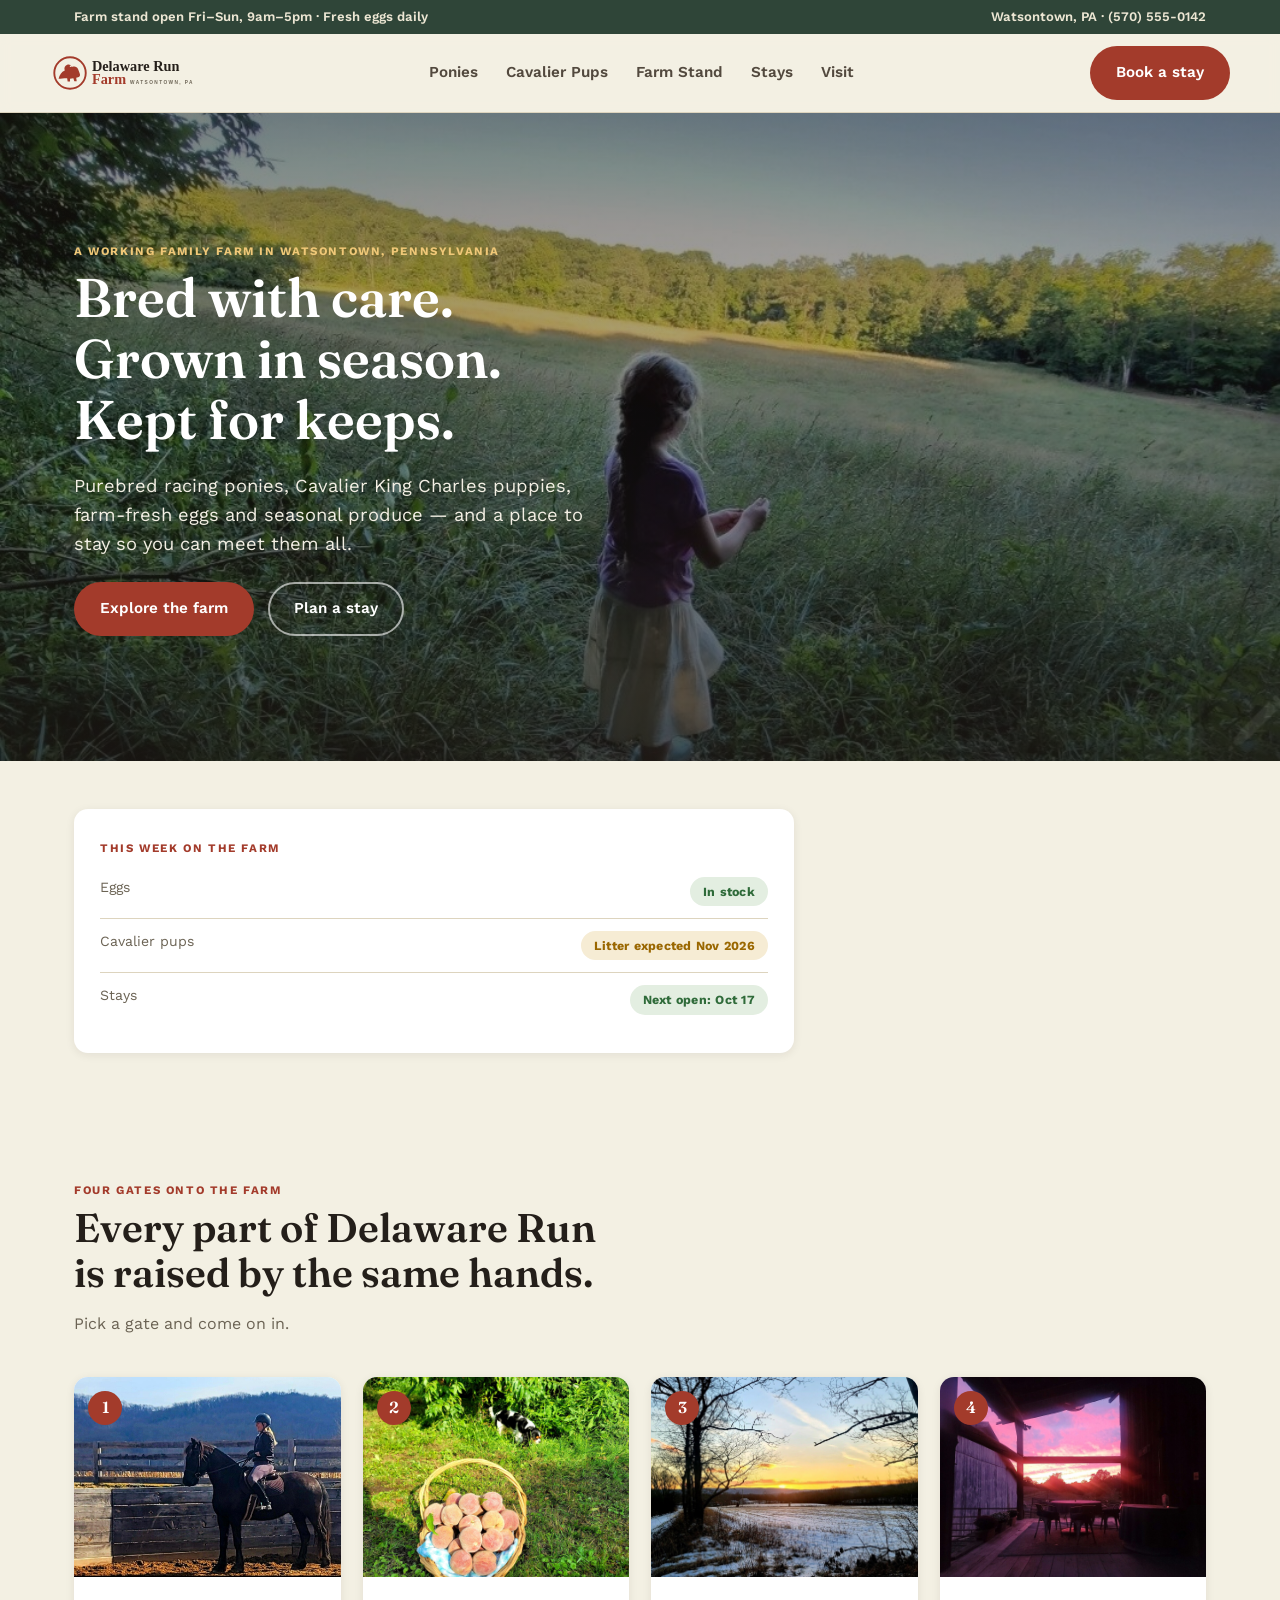
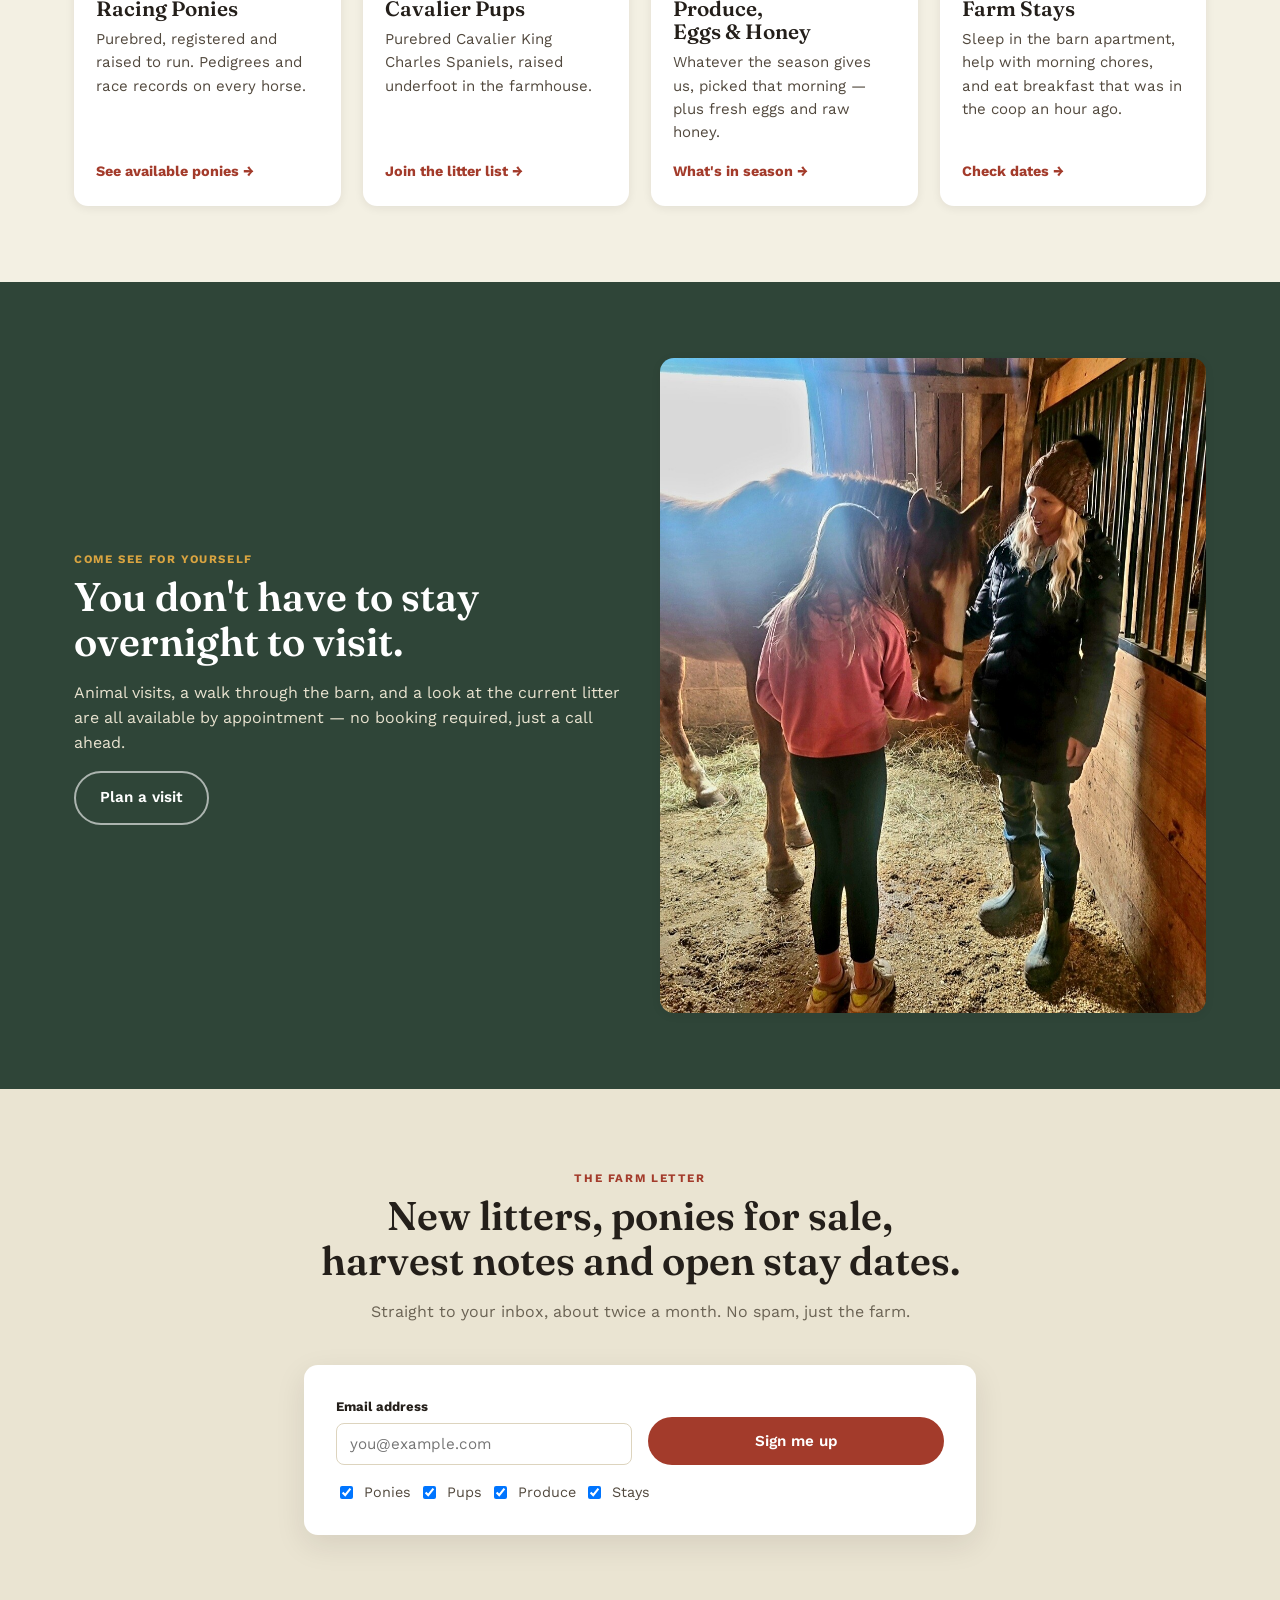
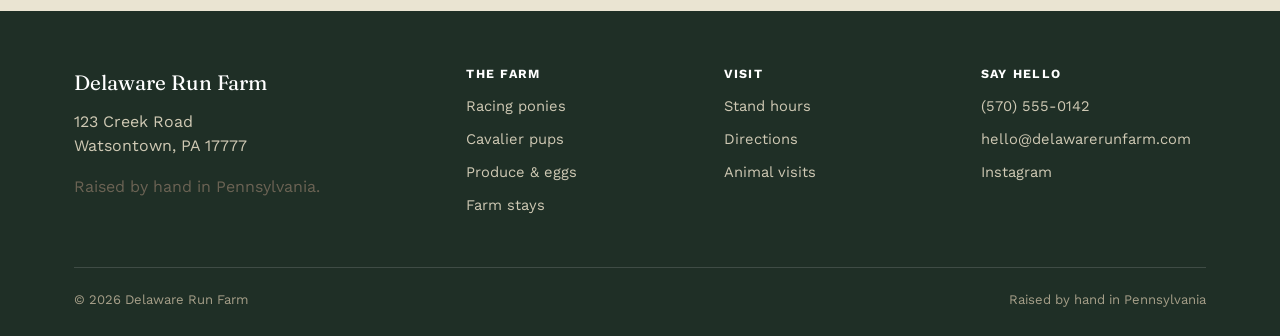
==== index.html @ a44e15ca "Initial prototype site: 7 pages for ponies, Cavaliers, farm stand, stays, and visits Plain static HT" ====
<!doctype html>
<html lang="en">
<head>
<meta charset="UTF-8" />
<meta name="viewport" content="width=device-width, initial-scale=1" />
<title>Delaware Run Farm — Racing Ponies, Cavalier Pups, Farm Stays in Watsontown, PA</title>
<meta name="description" content="A working family farm in Watsontown, Pennsylvania — purebred racing ponies, Cavalier King Charles puppies, farm-fresh eggs and seasonal produce, and a barn apartment stay where you can meet them all." />
<link rel="icon" type="image/svg+xml" href="assets/favicon.svg" />
<link rel="preconnect" href="https://fonts.googleapis.com">
<link rel="preconnect" href="https://fonts.gstatic.com" crossorigin>
<link href="https://fonts.googleapis.com/css2?family=Fraunces:ital,wght@0,500;0,600;0,700;1,500&family=Work+Sans:wght@400;500;600;700&display=swap" rel="stylesheet">
<link rel="stylesheet" href="css/style.css" />
</head>
<body>
<a href="#main" class="skip-link">Skip to content</a>

<div class="top-banner">
  <div class="container">
    <span>Farm stand open Fri–Sun, 9am–5pm · Fresh eggs daily</span>
    <span>Watsontown, PA · (570) 555-0142</span>
  </div>
</div>

<header class="site-header">
  <div class="container header-row">
    <a class="brand" href="index.html"><img src="assets/logo.svg" alt="Delaware Run Farm" /></a>
    <nav>
      <ul class="nav-links">
        <li><a href="ponies.html">Ponies</a></li>
        <li><a href="cavaliers.html">Cavalier Pups</a></li>
        <li><a href="farm-stand.html">Farm Stand</a></li>
        <li><a href="stays.html">Stays</a></li>
        <li><a href="visit.html">Visit</a></li>
      </ul>
    </nav>
    <div class="header-cta">
      <a href="book-stay.html" class="btn btn-primary">Book a stay</a>
      <button class="nav-toggle" aria-label="Open menu" aria-expanded="false">
        <svg viewBox="0 0 24 24" fill="none" stroke="currentColor" stroke-width="2"><path d="M3 6h18M3 12h18M3 18h18"/></svg>
      </button>
    </div>
  </div>
</header>

<main id="main">

  <section class="hero" style="background-image: url('assets/photos/hero-wide-open.jpg');">
    <div class="container">
      <div class="hero-inner">
        <p class="eyebrow" style="color:#F0C878;">A working family farm in Watsontown, Pennsylvania</p>
        <h1>Bred with care.<br>Grown in season.<br>Kept for keeps.</h1>
        <p class="lead">Purebred racing ponies, Cavalier King Charles puppies, farm-fresh eggs and seasonal produce — and a place to stay so you can meet them all.</p>
        <div class="hero-actions">
          <a href="ponies.html" class="btn btn-primary">Explore the farm</a>
          <a href="book-stay.html" class="btn btn-outline-light">Plan a stay</a>
        </div>
      </div>
    </div>
  </section>

  <section class="section-tight">
    <div class="container">
      <div class="info-panel" style="max-width:720px;">
        <p class="eyebrow">This week on the farm</p>
        <div class="info-row">
          <span class="label">Eggs</span>
          <span class="value"><span class="pill pill-ok">In stock</span></span>
        </div>
        <div class="info-row">
          <span class="label">Cavalier pups</span>
          <span class="value"><span class="pill pill-warn">Litter expected Nov 2026</span></span>
        </div>
        <div class="info-row">
          <span class="label">Stays</span>
          <span class="value"><span class="pill pill-ok">Next open: Oct 17</span></span>
        </div>
      </div>
    </div>
  </section>

  <section class="section">
    <div class="container">
      <div class="section-head">
        <p class="eyebrow">Four gates onto the farm</p>
        <h2>Every part of Delaware Run is raised by the same hands.</h2>
        <p class="muted">Pick a gate and come on in.</p>
      </div>

      <div class="gates-grid">
        <a class="gate-card" href="ponies.html">
          <div class="gate-photo" style="background-image:url('assets/photos/ponies-training-ring.jpg');"><span class="gate-num">1</span></div>
          <div class="gate-body">
            <h3>Racing Ponies</h3>
            <p>Purebred, registered and raised to run. Pedigrees and race records on every horse.</p>
            <span class="gate-link">See available ponies →</span>
          </div>
        </a>
        <a class="gate-card" href="cavaliers.html">
          <div class="gate-photo" style="background-image:url('assets/photos/stays-gather.jpg');"><span class="gate-num">2</span></div>
          <div class="gate-body">
            <h3>Cavalier Pups</h3>
            <p>Purebred Cavalier King Charles Spaniels, raised underfoot in the farmhouse.</p>
            <span class="gate-link">Join the litter list →</span>
          </div>
        </a>
        <a class="gate-card" href="farm-stand.html">
          <div class="gate-photo" style="background-image:url('assets/photos/farmstand-landscape.jpg');"><span class="gate-num">3</span></div>
          <div class="gate-body">
            <h3>Produce, Eggs &amp; Honey</h3>
            <p>Whatever the season gives us, picked that morning — plus fresh eggs and raw honey.</p>
            <span class="gate-link">What's in season →</span>
          </div>
        </a>
        <a class="gate-card" href="stays.html">
          <div class="gate-photo" style="background-image:url('assets/photos/stays-deck.jpg');"><span class="gate-num">4</span></div>
          <div class="gate-body">
            <h3>Farm Stays</h3>
            <p>Sleep in the barn apartment, help with morning chores, and eat breakfast that was in the coop an hour ago.</p>
            <span class="gate-link">Check dates →</span>
          </div>
        </a>
      </div>
    </div>
  </section>

  <section class="section section-dark">
    <div class="container grid-2">
      <div>
        <p class="eyebrow" style="color:var(--wheat);">Come see for yourself</p>
        <h2>You don't have to stay overnight to visit.</h2>
        <p>Animal visits, a walk through the barn, and a look at the current litter are all available by appointment — no booking required, just a call ahead.</p>
        <a href="visit.html" class="btn btn-outline-light">Plan a visit</a>
      </div>
      <div class="photo-frame"><img src="assets/photos/ponies-bonding.jpg" alt="Guests spending time with the ponies at Delaware Run Farm" /></div>
    </div>
  </section>

  <section class="section section-alt">
    <div class="container" style="max-width:720px;">
      <div class="section-head center">
        <p class="eyebrow">The Farm Letter</p>
        <h2>New litters, ponies for sale, harvest notes and open stay dates.</h2>
        <p class="muted">Straight to your inbox, about twice a month. No spam, just the farm.</p>
      </div>
      <form class="form-card" action="https://formspree.io/f/your-form-id" method="POST" data-formspree data-success="Welcome to the Farm Letter — check your inbox to confirm.">
        <div class="form-row">
          <div class="field">
            <label for="nl-email">Email address</label>
            <input id="nl-email" type="email" name="email" placeholder="you@example.com" required />
          </div>
          <div class="field" style="align-self:end;">
            <button type="submit" class="btn btn-primary btn-block">Sign me up</button>
          </div>
        </div>
        <div class="tag-row">
          <label class="checkbox-row"><input type="checkbox" name="interest" value="ponies" checked> Ponies</label>
          <label class="checkbox-row"><input type="checkbox" name="interest" value="pups" checked> Pups</label>
          <label class="checkbox-row"><input type="checkbox" name="interest" value="produce" checked> Produce</label>
          <label class="checkbox-row"><input type="checkbox" name="interest" value="stays" checked> Stays</label>
        </div>
        <div class="form-status"></div>
      </form>
    </div>
  </section>

</main>

<footer class="site-footer">
  <div class="container">
    <div class="footer-grid">
      <div>
        <div class="footer-brand">Delaware Run Farm</div>
        <p>123 Creek Road<br>Watsontown, PA 17777</p>
        <p class="muted">Raised by hand in Pennsylvania.</p>
      </div>
      <div class="footer-col">
        <h4>The Farm</h4>
        <a href="ponies.html">Racing ponies</a>
        <a href="cavaliers.html">Cavalier pups</a>
        <a href="farm-stand.html">Produce &amp; eggs</a>
        <a href="stays.html">Farm stays</a>
      </div>
      <div class="footer-col">
        <h4>Visit</h4>
        <a href="visit.html">Stand hours</a>
        <a href="visit.html#directions">Directions</a>
        <a href="visit.html#contact">Animal visits</a>
      </div>
      <div class="footer-col">
        <h4>Say Hello</h4>
        <a href="tel:5705550142">(570) 555-0142</a>
        <a href="mailto:hello@delawarerunfarm.com">hello@delawarerunfarm.com</a>
        <a href="https://instagram.com" target="_blank" rel="noreferrer">Instagram</a>
      </div>
    </div>
    <div class="footer-bottom">
      <span>© 2026 Delaware Run Farm</span>
      <span>Raised by hand in Pennsylvania</span>
    </div>
  </div>
</footer>

<script src="js/main.js"></script>
</body>
</html>
---- css/style.css ----
/* ===== Delaware Run Farm — design tokens ===== */
:root {
  --ink: #241F1A;
  --ink-soft: #52493E;
  --muted: #6B6354;
  --paper: #F3F0E3;
  --paper-2: #EAE4D2;
  --card: #FFFFFF;
  --line: #DDD4BE;

  --barn-red: #A33B2B;
  --barn-red-dark: #7E2C1F;
  --pasture: #2F4538;
  --pasture-dark: #1F2F26;
  --wheat: #D9A441;
  --wheat-dark: #B5822F;

  --ok: #2F6B3A;
  --ok-bg: #E3EEE1;
  --warn: #9A6700;
  --warn-bg: #F6ECD4;
  --bad: #8A2E22;
  --bad-bg: #F3E1DC;

  --serif: 'Fraunces', Georgia, 'Times New Roman', serif;
  --sans: 'Work Sans', -apple-system, BlinkMacSystemFont, 'Segoe UI', sans-serif;

  --container: 1180px;
  --radius: 14px;
  --radius-sm: 8px;
  --shadow: 0 10px 30px rgba(36, 31, 26, 0.10);
  --shadow-sm: 0 2px 10px rgba(36, 31, 26, 0.08);
}

* { box-sizing: border-box; }
html { scroll-behavior: smooth; }

body {
  margin: 0;
  font-family: var(--sans);
  color: var(--ink-soft);
  background: var(--paper);
  line-height: 1.55;
  -webkit-font-smoothing: antialiased;
}

img { max-width: 100%; display: block; }
a { color: inherit; }

h1, h2, h3, h4 {
  font-family: var(--serif);
  color: var(--ink);
  margin: 0 0 0.4em;
  line-height: 1.12;
  text-wrap: balance;
}
h1 { font-size: clamp(2.2rem, 5vw, 3.4rem); font-weight: 600; }
h2 { font-size: clamp(1.7rem, 3.4vw, 2.5rem); font-weight: 600; }
h3 { font-size: 1.3rem; font-weight: 600; }
p { margin: 0 0 1em; }

.container {
  width: 100%;
  max-width: var(--container);
  margin: 0 auto;
  padding: 0 24px;
}

.eyebrow {
  display: inline-block;
  font-family: var(--sans);
  font-weight: 700;
  font-size: 0.72rem;
  letter-spacing: 0.14em;
  text-transform: uppercase;
  color: var(--barn-red);
  margin-bottom: 0.6em;
}

.muted { color: var(--muted); }
.center { text-align: center; }

/* ===== Buttons ===== */
.btn {
  display: inline-flex;
  align-items: center;
  justify-content: center;
  gap: 8px;
  padding: 13px 24px;
  border-radius: 999px;
  font-family: var(--sans);
  font-weight: 600;
  font-size: 0.95rem;
  text-decoration: none;
  border: 2px solid transparent;
  cursor: pointer;
  transition: transform 0.15s ease, background 0.15s ease, border-color 0.15s ease, color 0.15s ease;
  white-space: nowrap;
}
.btn:active { transform: scale(0.98); }
.btn-primary { background: var(--barn-red); color: #fff; }
.btn-primary:hover { background: var(--barn-red-dark); }
.btn-dark { background: var(--pasture); color: #fff; }
.btn-dark:hover { background: var(--pasture-dark); }
.btn-outline { background: transparent; color: var(--ink); border-color: var(--ink); }
.btn-outline:hover { background: var(--ink); color: #fff; }
.btn-outline-light { background: transparent; color: #fff; border-color: rgba(255,255,255,0.6); }
.btn-outline-light:hover { background: rgba(255,255,255,0.14); border-color: #fff; }
.btn-block { width: 100%; }
.btn[disabled] { opacity: 0.55; cursor: not-allowed; }

/* ===== Header ===== */
.site-header {
  position: sticky;
  top: 0;
  z-index: 50;
  background: rgba(243, 240, 227, 0.92);
  backdrop-filter: blur(6px);
  border-bottom: 1px solid var(--line);
}
.header-row {
  display: flex;
  align-items: center;
  justify-content: space-between;
  gap: 16px;
  padding: 12px 0;
}
.brand { display: flex; align-items: center; }
.brand img { height: 44px; width: auto; }
.nav-links {
  display: flex;
  align-items: center;
  gap: 28px;
  list-style: none;
  margin: 0;
  padding: 0;
  font-weight: 600;
  font-size: 0.95rem;
}
.nav-links a { text-decoration: none; color: var(--ink-soft); padding: 6px 0; border-bottom: 2px solid transparent; }
.nav-links a:hover, .nav-links a.active { color: var(--barn-red); border-color: var(--barn-red); }
.header-cta { display: flex; align-items: center; gap: 18px; }
.nav-toggle {
  display: none;
  background: none;
  border: none;
  cursor: pointer;
  padding: 8px;
}
.nav-toggle svg { width: 26px; height: 26px; }

@media (max-width: 880px) {
  .nav-links {
    position: fixed;
    inset: 72px 0 0 0;
    background: var(--paper);
    flex-direction: column;
    align-items: flex-start;
    padding: 24px 24px 32px;
    gap: 4px;
    transform: translateY(-110%);
    transition: transform 0.25s ease;
    overflow-y: auto;
    border-bottom: 1px solid var(--line);
  }
  .nav-links.open { transform: translateY(0); }
  .nav-links a { display: block; width: 100%; padding: 12px 0; border-bottom: 1px solid var(--line); }
  .nav-toggle { display: block; }
  .header-cta .btn-primary { padding: 10px 16px; font-size: 0.85rem; }
}

/* ===== Top banner ===== */
.top-banner {
  background: var(--pasture);
  color: #EDE7D4;
  font-size: 0.82rem;
  font-weight: 600;
  padding: 7px 0;
}
.top-banner .container { display: flex; justify-content: space-between; gap: 12px; flex-wrap: wrap; }

/* ===== Hero ===== */
.hero {
  position: relative;
  min-height: 72vh;
  display: flex;
  align-items: center;
  color: #fff;
  background-size: cover;
  background-position: center;
  isolation: isolate;
}
.hero::before {
  content: "";
  position: absolute;
  inset: 0;
  background: linear-gradient(180deg, rgba(31,27,22,0.55) 0%, rgba(31,27,22,0.35) 40%, rgba(31,27,22,0.75) 100%);
  z-index: -1;
}
.hero-inner { max-width: 640px; padding: 90px 0; }
.hero h1 { color: #fff; }
.hero p.lead { font-size: 1.15rem; color: #F3EFE4; max-width: 520px; }
.hero-actions { display: flex; gap: 14px; flex-wrap: wrap; margin-top: 24px; }

.hero-small { min-height: 42vh; }
.hero-small .hero-inner { padding: 64px 0; }

/* ===== Sections ===== */
.section { padding: 76px 0; }
.section-tight { padding: 48px 0; }
.section-alt { background: var(--paper-2); }
.section-dark { background: var(--pasture); color: #E8E2CF; }
.section-dark h2, .section-dark h3 { color: #fff; }
.section-dark .muted { color: #C7C0AA; }
.section-head { max-width: 680px; margin-bottom: 40px; }
.section-head.center { margin-left: auto; margin-right: auto; text-align: center; }

/* ===== Gate cards (home) ===== */
.gates-grid {
  display: grid;
  grid-template-columns: repeat(4, 1fr);
  gap: 22px;
}
@media (max-width: 980px) { .gates-grid { grid-template-columns: repeat(2, 1fr); } }
@media (max-width: 560px) { .gates-grid { grid-template-columns: 1fr; } }

.gate-card {
  background: var(--card);
  border-radius: var(--radius);
  overflow: hidden;
  box-shadow: var(--shadow-sm);
  text-decoration: none;
  display: flex;
  flex-direction: column;
  transition: transform 0.2s ease, box-shadow 0.2s ease;
}
.gate-card:hover { transform: translateY(-4px); box-shadow: var(--shadow); }
.gate-photo { aspect-ratio: 4/3; background-size: cover; background-position: center; position: relative; }
.gate-num {
  position: absolute; top: 14px; left: 14px;
  width: 34px; height: 34px; border-radius: 50%;
  background: var(--barn-red); color: #fff;
  display: flex; align-items: center; justify-content: center;
  font-family: var(--serif); font-weight: 600;
}
.gate-body { padding: 20px 22px 24px; flex: 1; display: flex; flex-direction: column; }
.gate-body h3 { margin-bottom: 8px; }
.gate-body p { flex: 1; font-size: 0.94rem; }
.gate-link { font-weight: 700; color: var(--barn-red); font-size: 0.9rem; }

/* ===== Generic cards / grid ===== */
.card {
  background: var(--card);
  border-radius: var(--radius);
  box-shadow: var(--shadow-sm);
  overflow: hidden;
}
.grid-2 { display: grid; grid-template-columns: 1fr 1fr; gap: 40px; align-items: center; }
.grid-3 { display: grid; grid-template-columns: repeat(3, 1fr); gap: 22px; }
.grid-4 { display: grid; grid-template-columns: repeat(4, 1fr); gap: 20px; }
@media (max-width: 980px) { .grid-2 { grid-template-columns: 1fr; } .grid-3 { grid-template-columns: 1fr 1fr; } .grid-4 { grid-template-columns: 1fr 1fr; } }
@media (max-width: 560px) { .grid-3 { grid-template-columns: 1fr; } .grid-4 { grid-template-columns: 1fr; } }

.photo-frame { border-radius: var(--radius); overflow: hidden; box-shadow: var(--shadow-sm); }
.photo-frame img { width: 100%; height: 100%; object-fit: cover; }

.gallery { display: grid; grid-template-columns: repeat(4, 1fr); gap: 12px; }
.gallery img { width: 100%; height: 100%; object-fit: cover; border-radius: var(--radius-sm); aspect-ratio: 4/3; }
.gallery .tall { grid-row: span 2; aspect-ratio: auto; height: 100%; }
@media (max-width: 760px) { .gallery { grid-template-columns: repeat(2, 1fr); } }

/* ===== Pills / badges ===== */
.pill {
  display: inline-flex;
  align-items: center;
  gap: 6px;
  padding: 5px 13px;
  border-radius: 999px;
  font-size: 0.78rem;
  font-weight: 700;
  letter-spacing: 0.02em;
}
.pill-ok { background: var(--ok-bg); color: var(--ok); }
.pill-warn { background: var(--warn-bg); color: var(--warn); }
.pill-bad { background: var(--bad-bg); color: var(--bad); }
.pill-neutral { background: var(--paper-2); color: var(--muted); }

.filter-row { display: flex; gap: 10px; flex-wrap: wrap; margin-bottom: 30px; }
.filter-chip {
  padding: 9px 18px;
  border-radius: 999px;
  border: 1.5px solid var(--line);
  background: var(--card);
  font-weight: 600;
  font-size: 0.88rem;
  cursor: pointer;
  color: var(--ink-soft);
}
.filter-chip.active { background: var(--pasture); border-color: var(--pasture); color: #fff; }

/* ===== Animal / product cards ===== */
.animal-card {
  background: var(--card);
  border-radius: var(--radius);
  overflow: hidden;
  box-shadow: var(--shadow-sm);
  display: flex;
  flex-direction: column;
}
.animal-photo { aspect-ratio: 4/3; background-size: cover; background-position: center; position: relative; }
.animal-status { position: absolute; top: 12px; right: 12px; }
.animal-body { padding: 18px 20px 22px; display: flex; flex-direction: column; gap: 10px; flex: 1; }
.animal-name { font-size: 1.15rem; }
.animal-pedigree { font-size: 0.85rem; color: var(--muted); margin-top: -8px; }
.spec-row { display: flex; gap: 18px; padding: 10px 0; border-top: 1px solid var(--line); border-bottom: 1px solid var(--line); font-size: 0.8rem; }
.spec-row div span { display: block; color: var(--muted); text-transform: uppercase; font-size: 0.68rem; letter-spacing: 0.06em; margin-bottom: 2px; }
.animal-footer { display: flex; align-items: center; justify-content: space-between; margin-top: auto; gap: 10px; }
.price { font-family: var(--serif); font-weight: 600; font-size: 1.2rem; color: var(--ink); }

/* ===== Steps / timeline ===== */
.steps-grid { display: grid; grid-template-columns: repeat(4, 1fr); gap: 20px; }
@media (max-width: 880px) { .steps-grid { grid-template-columns: 1fr 1fr; } }
@media (max-width: 520px) { .steps-grid { grid-template-columns: 1fr; } }
.step-card { background: var(--card); border-radius: var(--radius); padding: 24px; box-shadow: var(--shadow-sm); }
.step-num { font-family: var(--serif); font-size: 1.6rem; color: var(--barn-red); font-weight: 600; }

/* ===== Feature list ===== */
.feature-row { display: flex; gap: 18px; padding: 20px 0; border-top: 1px solid rgba(255,255,255,0.18); }
.feature-row:first-of-type { border-top: none; }
.feature-time { font-family: var(--serif); color: var(--wheat); font-weight: 600; min-width: 100px; }

.checklist { list-style: none; margin: 0; padding: 0; display: grid; grid-template-columns: 1fr 1fr; gap: 12px 24px; }
.checklist li { display: flex; gap: 10px; align-items: flex-start; }
.checklist li svg { flex-shrink: 0; margin-top: 3px; color: var(--ok); }
@media (max-width: 560px) { .checklist { grid-template-columns: 1fr; } }

/* ===== Forms ===== */
.form-card { background: var(--card); border-radius: var(--radius); box-shadow: var(--shadow); padding: 32px; }
.form-row { display: grid; grid-template-columns: 1fr 1fr; gap: 16px; }
@media (max-width: 560px) { .form-row { grid-template-columns: 1fr; } }
.field { margin-bottom: 16px; }
.field label { display: block; font-weight: 700; font-size: 0.82rem; margin-bottom: 6px; color: var(--ink); }
.field input, .field select, .field textarea {
  width: 100%;
  padding: 11px 13px;
  border-radius: var(--radius-sm);
  border: 1.5px solid var(--line);
  background: #fff;
  font-family: var(--sans);
  font-size: 0.95rem;
  color: var(--ink);
}
.field input:focus, .field select:focus, .field textarea:focus { outline: 2px solid var(--barn-red); outline-offset: 1px; }
.field textarea { resize: vertical; min-height: 90px; }
.field-hint { font-size: 0.78rem; color: var(--muted); margin-top: 4px; }
.checkbox-row { display: flex; align-items: center; gap: 8px; font-size: 0.9rem; }

.form-note { font-size: 0.82rem; color: var(--muted); margin-top: 10px; text-align: center; }
.form-status { margin-top: 14px; padding: 12px 14px; border-radius: var(--radius-sm); font-size: 0.9rem; display: none; }
.form-status.show { display: block; }
.form-status.success { background: var(--ok-bg); color: var(--ok); }
.form-status.error { background: var(--bad-bg); color: var(--bad); }

/* ===== FAQ ===== */
.faq-item { border-top: 1px solid var(--line); padding: 18px 0; }
.faq-item:last-child { border-bottom: 1px solid var(--line); }
.faq-q { display: flex; justify-content: space-between; align-items: center; cursor: pointer; font-weight: 700; color: var(--ink); gap: 16px; }
.faq-q .chev { transition: transform 0.2s ease; flex-shrink: 0; }
.faq-item.open .faq-q .chev { transform: rotate(180deg); }
.faq-a { max-height: 0; overflow: hidden; transition: max-height 0.25s ease; font-size: 0.92rem; }
.faq-item.open .faq-a { max-height: 300px; padding-top: 10px; }

/* ===== Stat / info panel ===== */
.info-panel { background: var(--card); border-radius: var(--radius); box-shadow: var(--shadow-sm); padding: 26px; }
.info-row { display: flex; justify-content: space-between; padding: 12px 0; border-bottom: 1px solid var(--line); gap: 16px; }
.info-row:last-child { border-bottom: none; }
.info-row .label { color: var(--muted); font-size: 0.88rem; }
.info-row .value { font-weight: 700; text-align: right; }

/* ===== Footer ===== */
.site-footer { background: var(--pasture-dark); color: #CFC9B4; padding: 56px 0 26px; }
.footer-grid { display: grid; grid-template-columns: 1.6fr 1fr 1fr 1fr; gap: 32px; margin-bottom: 40px; }
@media (max-width: 760px) { .footer-grid { grid-template-columns: 1fr 1fr; } }
@media (max-width: 480px) { .footer-grid { grid-template-columns: 1fr; } }
.footer-brand { font-family: var(--serif); font-size: 1.3rem; color: #fff; margin-bottom: 10px; }
.footer-col h4 { color: #fff; font-family: var(--sans); font-size: 0.78rem; letter-spacing: 0.1em; text-transform: uppercase; margin-bottom: 14px; }
.footer-col a { display: block; color: #CFC9B4; text-decoration: none; margin-bottom: 10px; font-size: 0.92rem; }
.footer-col a:hover { color: var(--wheat); }
.footer-bottom { border-top: 1px solid rgba(255,255,255,0.14); padding-top: 22px; display: flex; justify-content: space-between; flex-wrap: wrap; gap: 10px; font-size: 0.82rem; color: #A69F89; }

/* ===== Misc utility ===== */
.tag-row { display: flex; gap: 8px; flex-wrap: wrap; }
.divider { height: 1px; background: var(--line); margin: 48px 0; border: none; }
.skip-link { position: absolute; left: -999px; top: 0; background: var(--barn-red); color: #fff; padding: 10px 16px; z-index: 100; }
.skip-link:focus { left: 10px; top: 10px; }

@media (max-width: 760px) {
  .section { padding: 54px 0; }
  .hero { min-height: 64vh; }
}
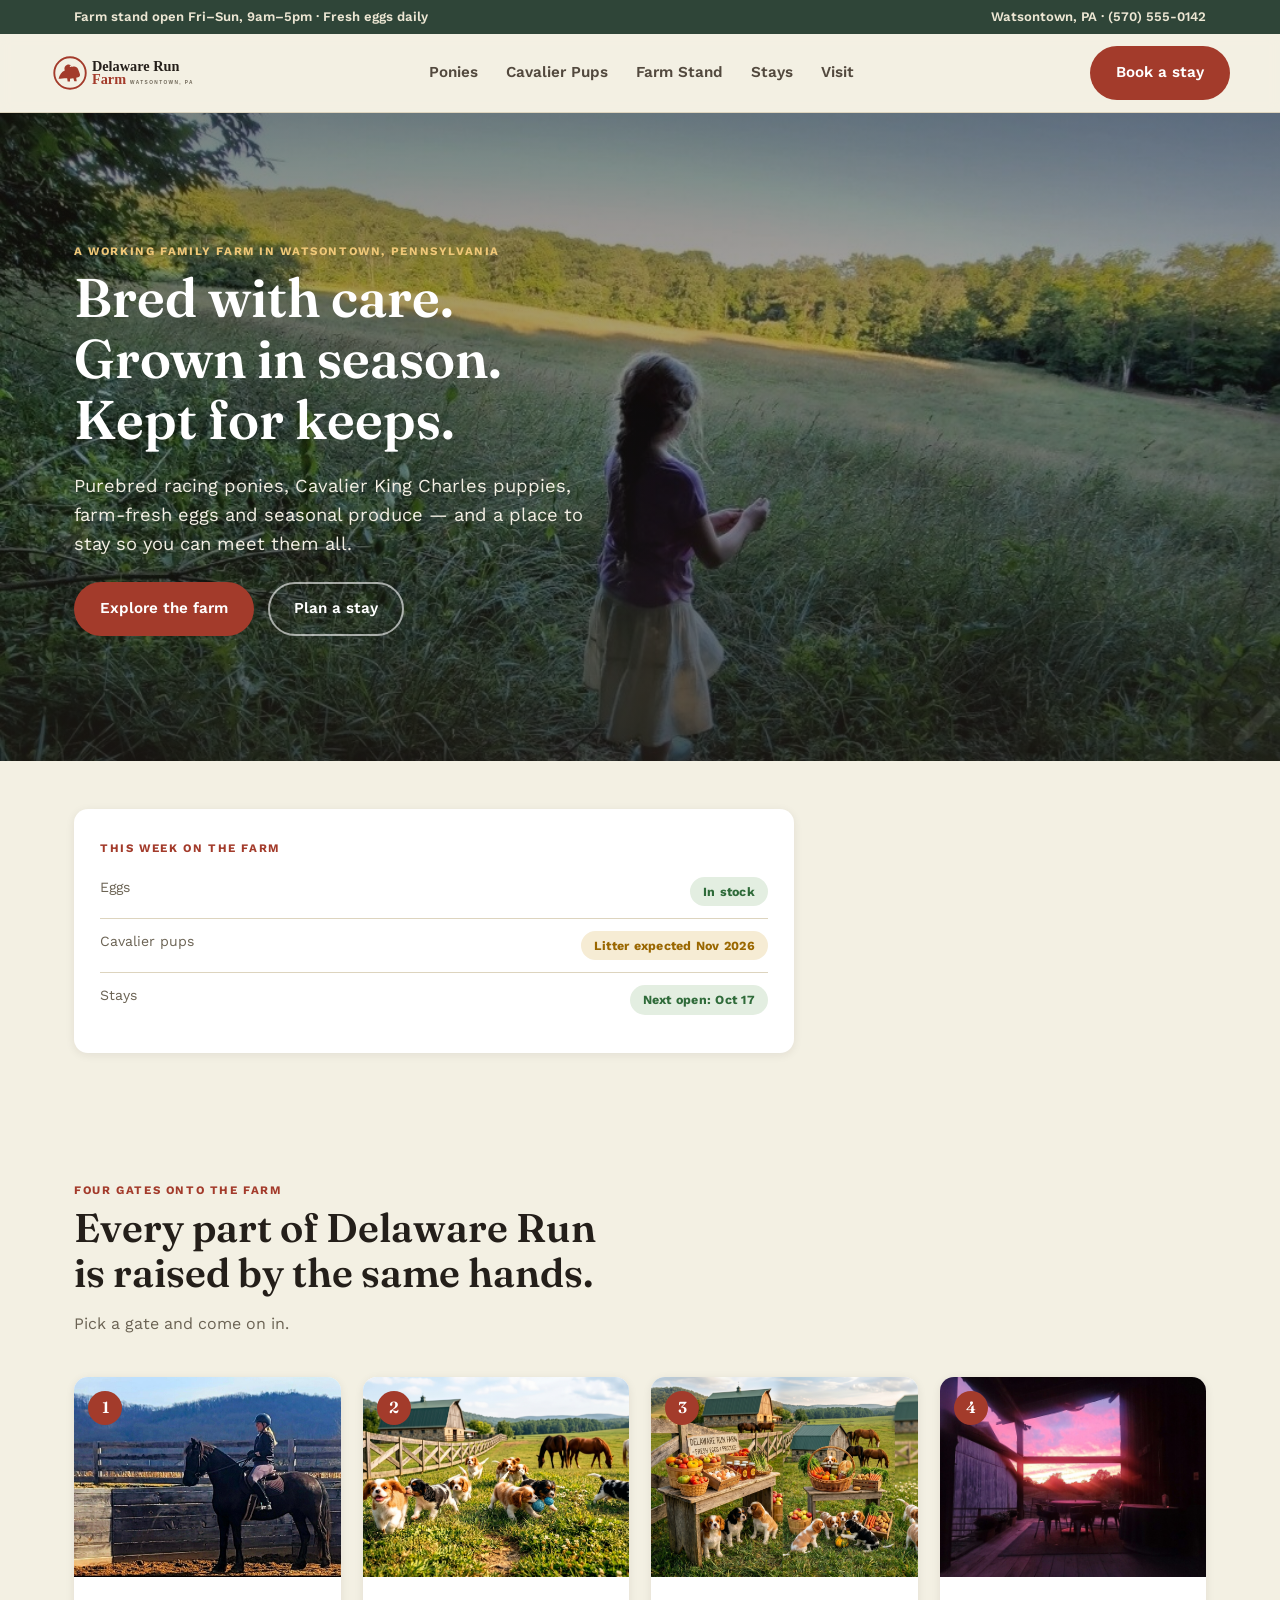
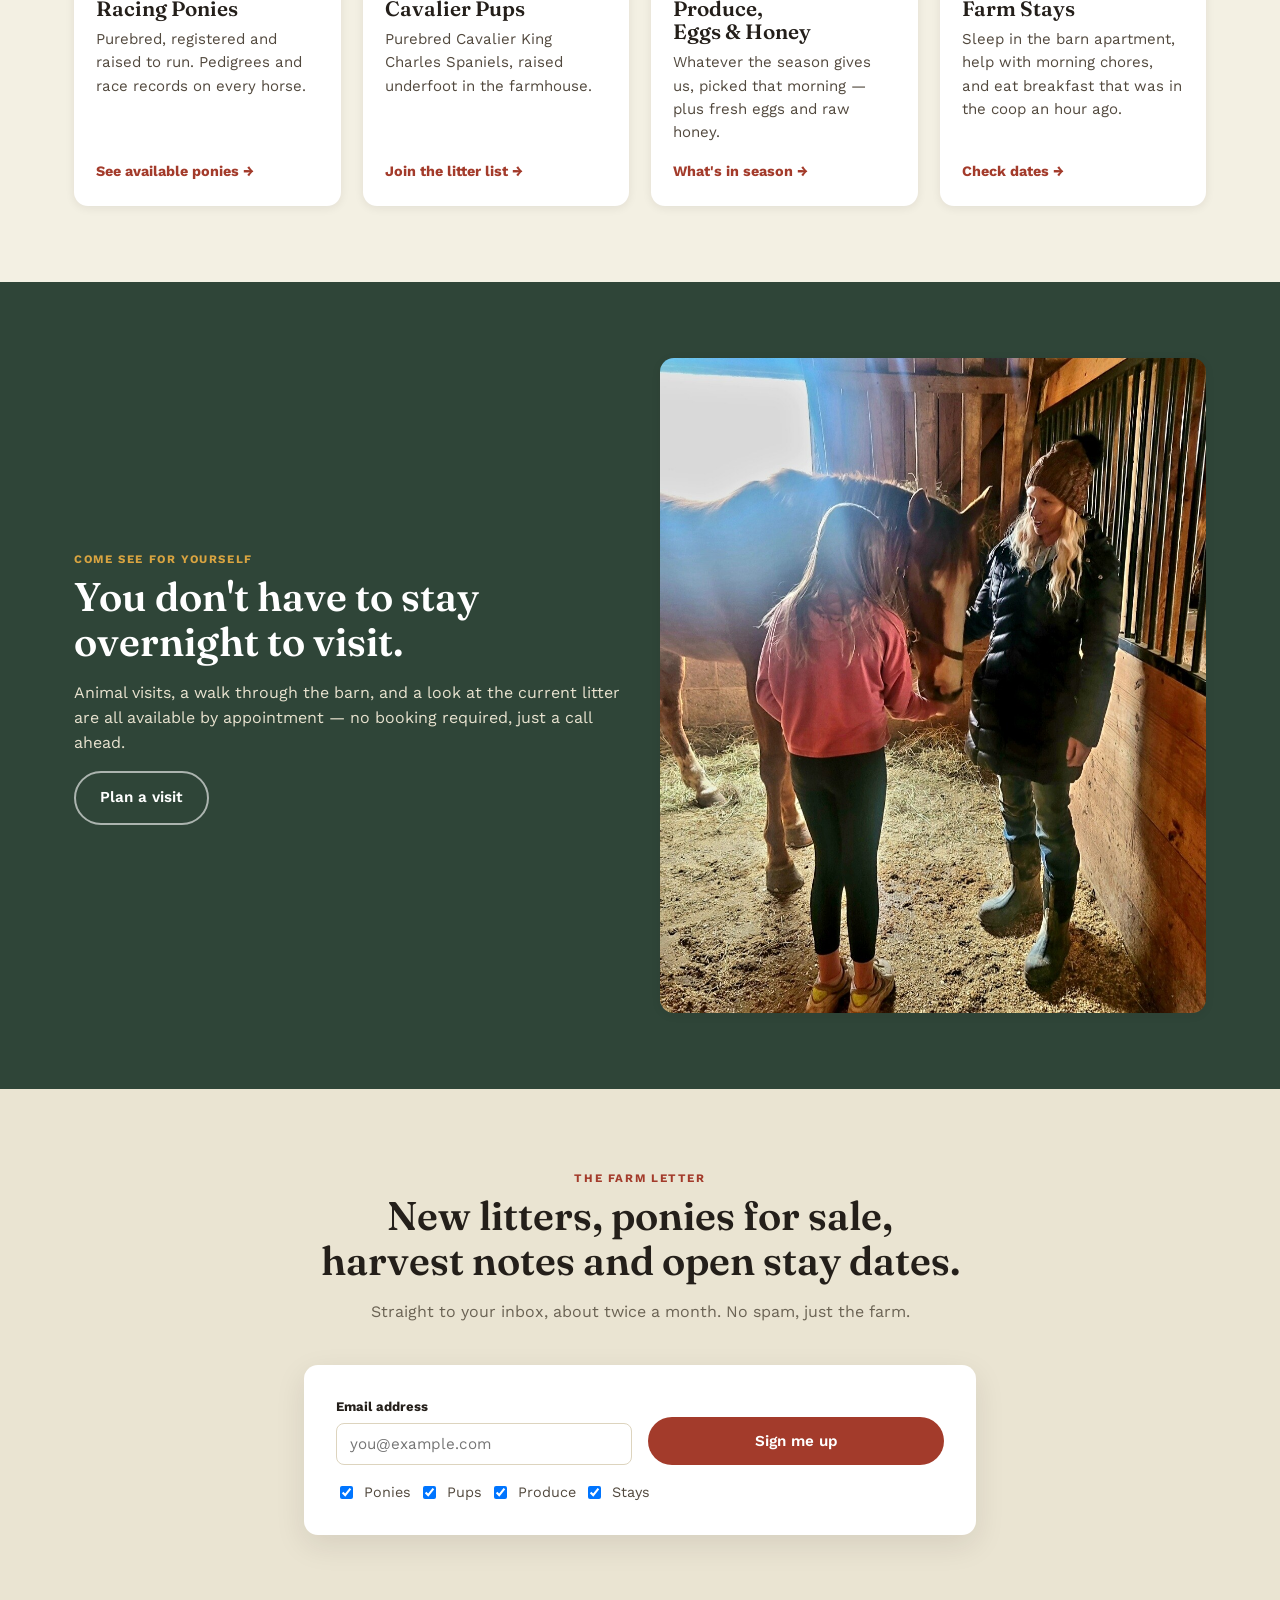
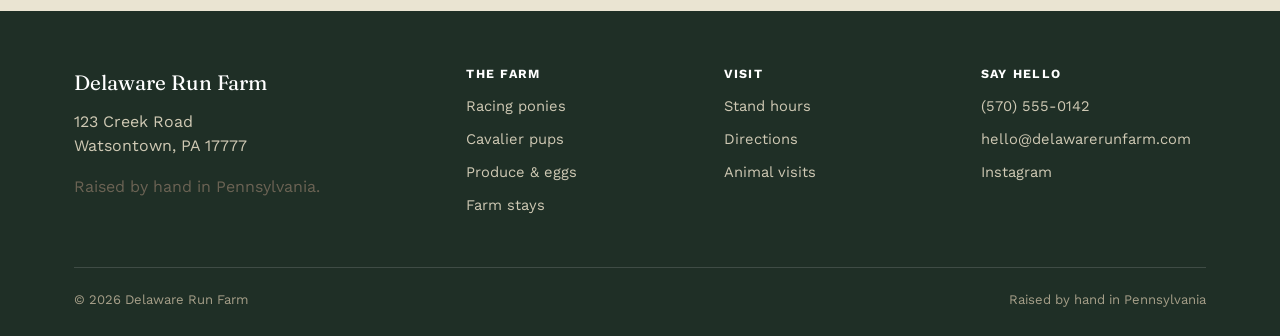
==== commit 10dbb250: "Fix mismatched home-page gate photos and collage crop positions Cavalier Pups and Produce/Eggs/Honey" ====
--- a/index.html
+++ b/index.html
@@ -96,7 +96,7 @@
           </div>
         </a>
         <a class="gate-card" href="cavaliers.html">
-          <div class="gate-photo" style="background-image:url('assets/photos/stays-gather.jpg');"><span class="gate-num">2</span></div>
+          <div class="gate-photo" style="background-image:url('assets/photos/cavaliers-pasture-group-2.jpg');"><span class="gate-num">2</span></div>
           <div class="gate-body">
             <h3>Cavalier Pups</h3>
             <p>Purebred Cavalier King Charles Spaniels, raised underfoot in the farmhouse.</p>
@@ -104,7 +104,7 @@
           </div>
         </a>
         <a class="gate-card" href="farm-stand.html">
-          <div class="gate-photo" style="background-image:url('assets/photos/farmstand-landscape.jpg');"><span class="gate-num">3</span></div>
+          <div class="gate-photo" style="background-image:url('assets/photos/farmstand-staged-eggs-honey-produce.jpg'); background-position: left center;"><span class="gate-num">3</span></div>
           <div class="gate-body">
             <h3>Produce, Eggs &amp; Honey</h3>
             <p>Whatever the season gives us, picked that morning — plus fresh eggs and raw honey.</p>
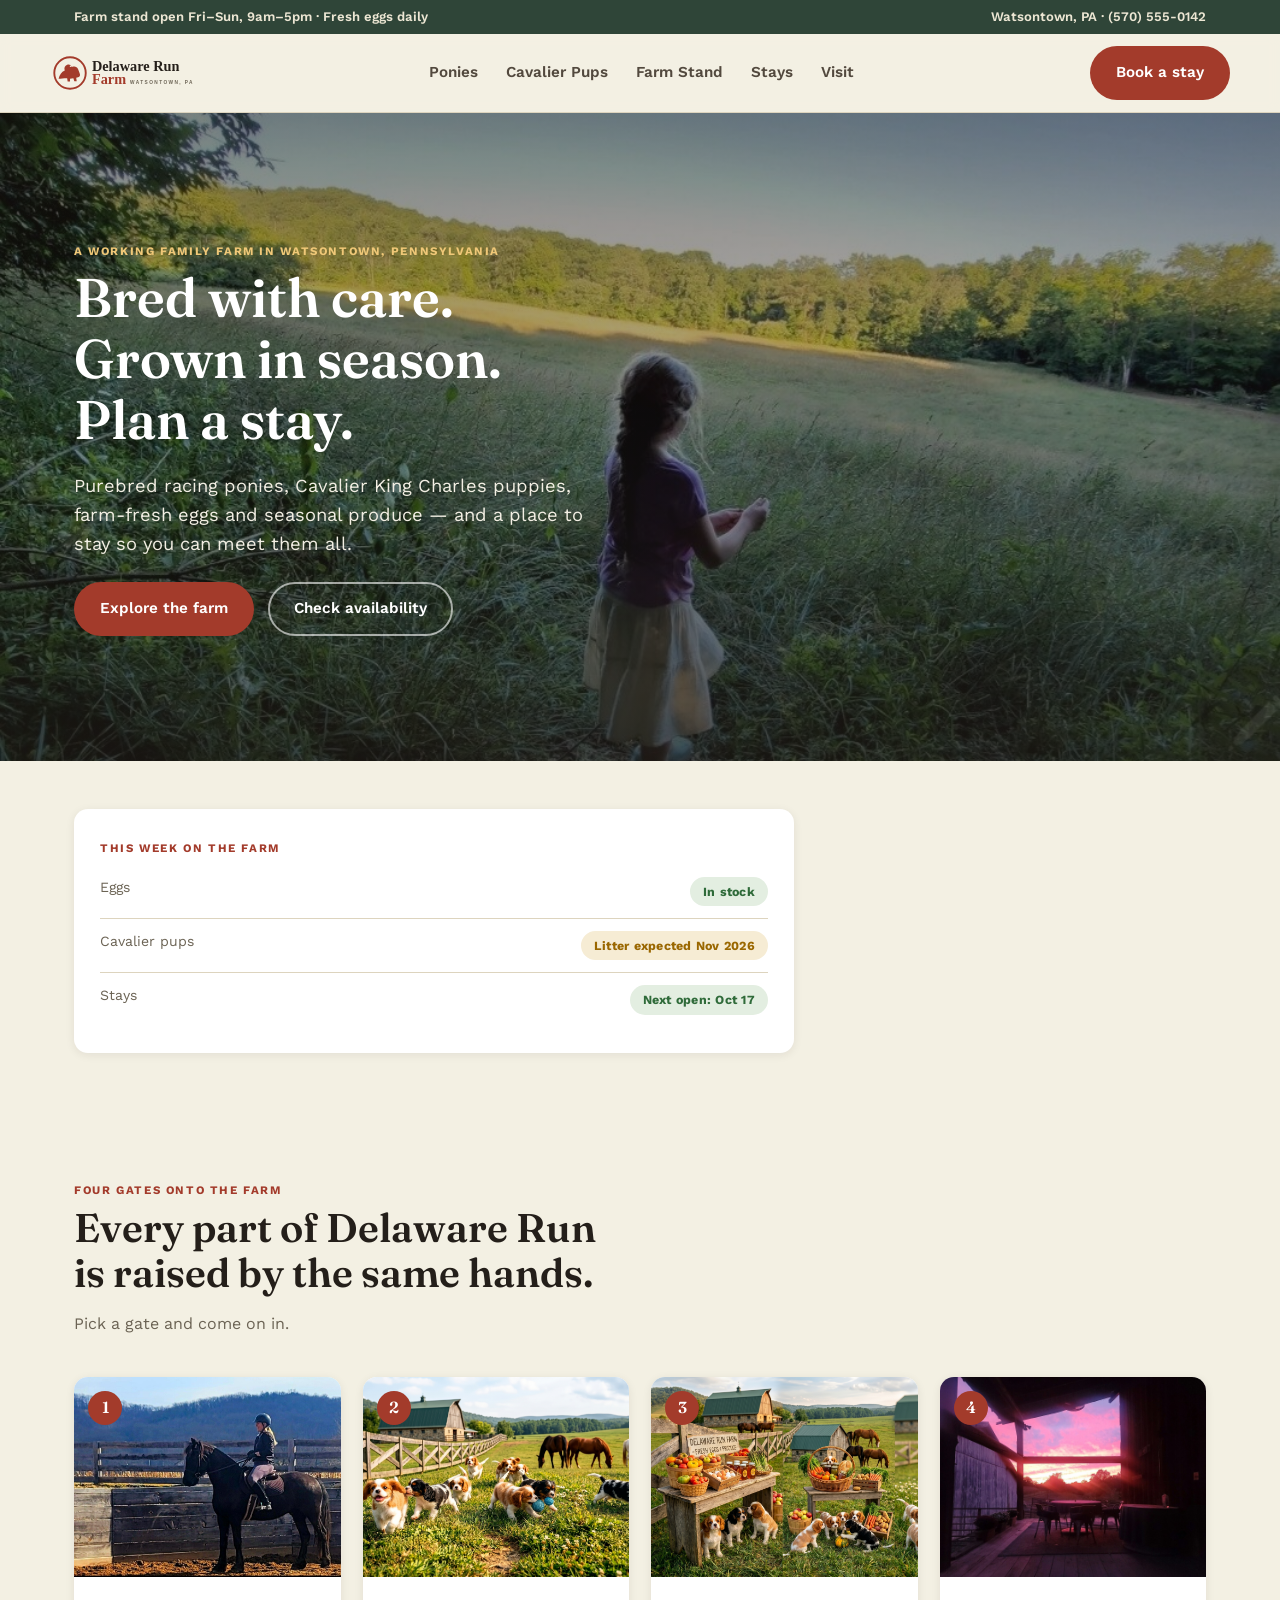
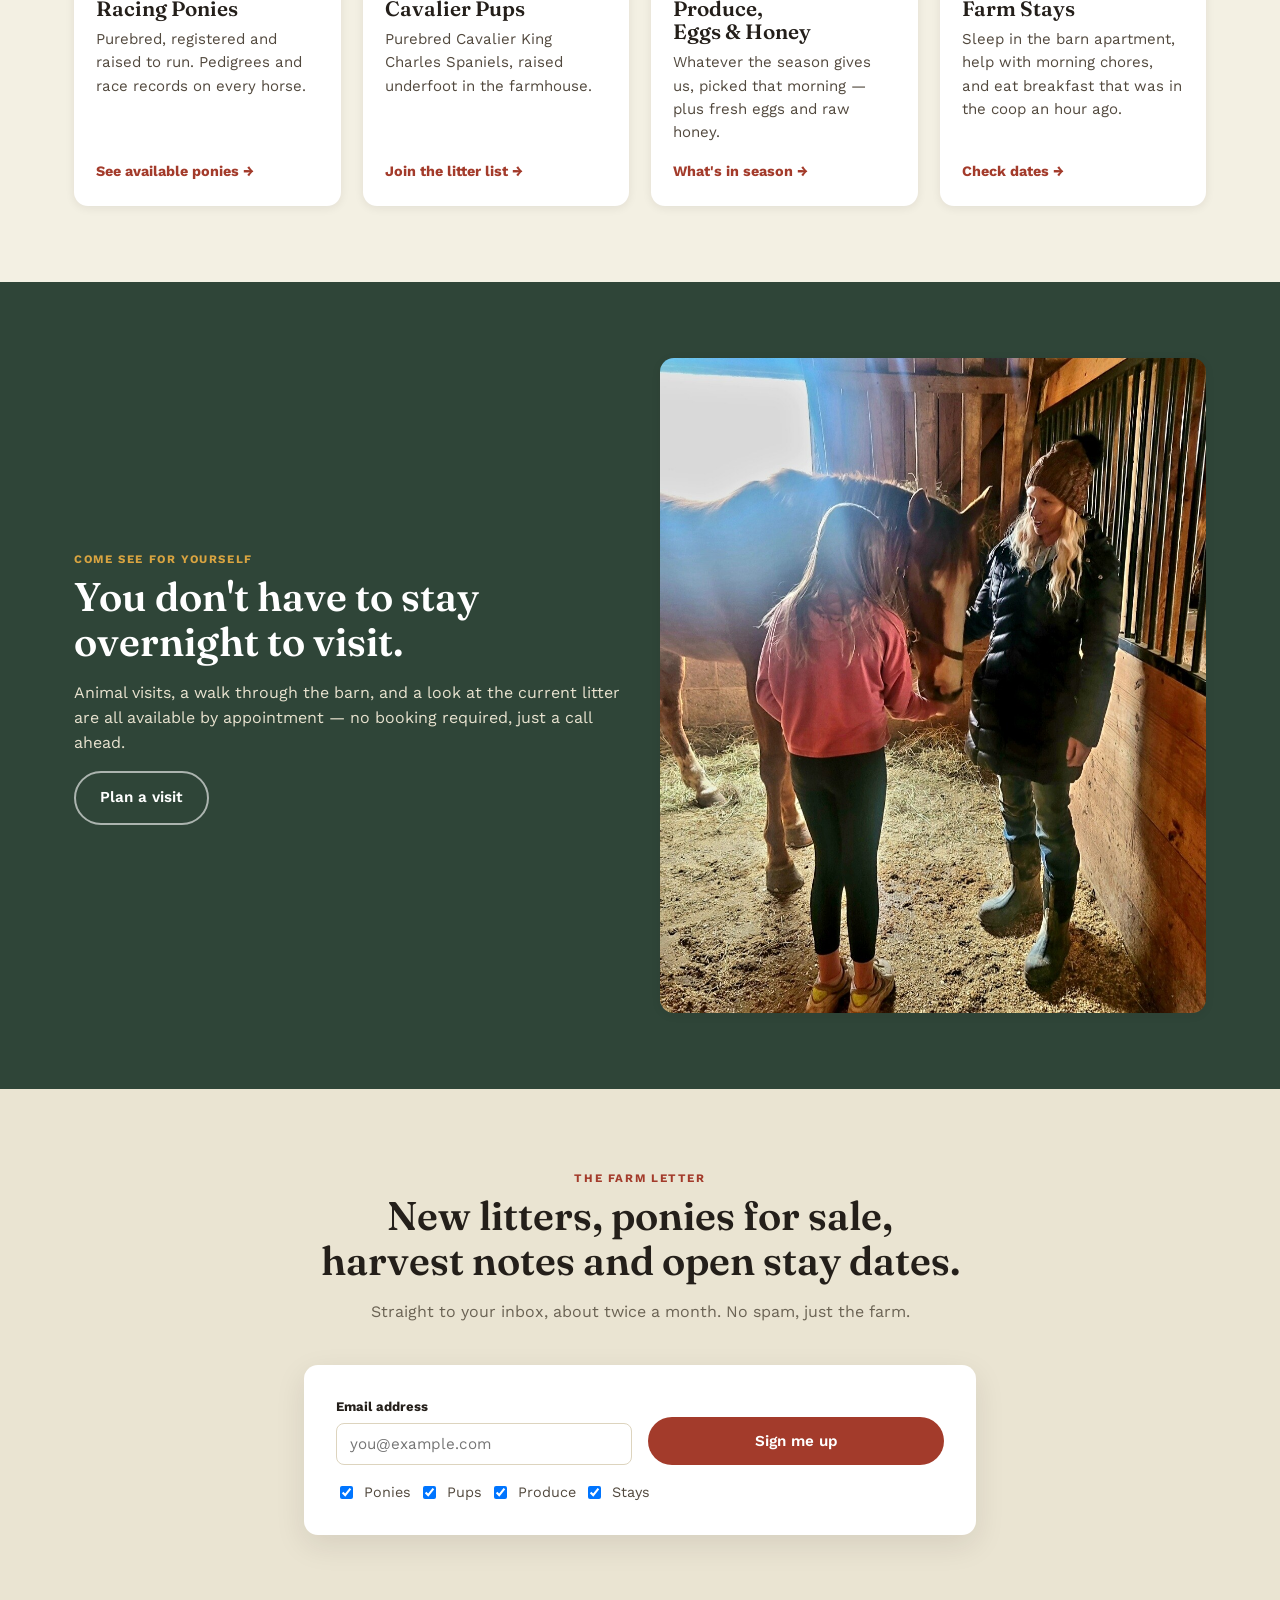
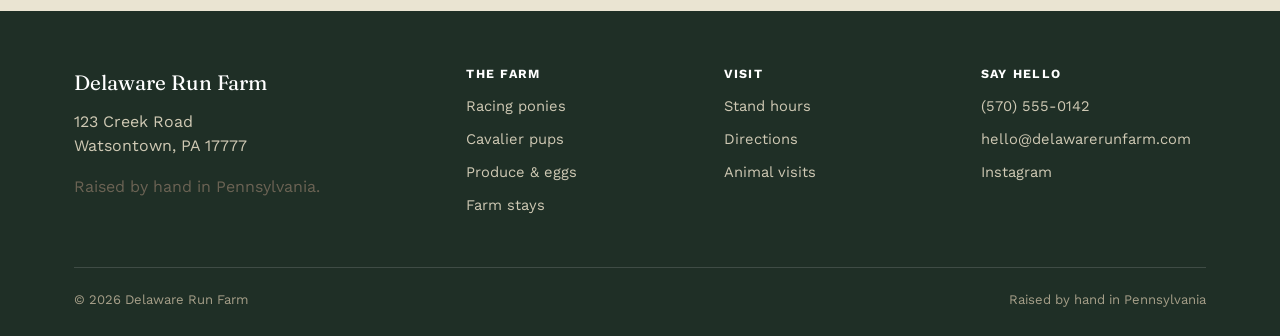
==== commit 69b2ee03: "Replace "Kept for keeps." with "Plan a stay." in the home hero tagline Also renamed the hero's secon" ====
--- a/index.html
+++ b/index.html
@@ -48,11 +48,11 @@
     <div class="container">
       <div class="hero-inner">
         <p class="eyebrow" style="color:#F0C878;">A working family farm in Watsontown, Pennsylvania</p>
-        <h1>Bred with care.<br>Grown in season.<br>Kept for keeps.</h1>
+        <h1>Bred with care.<br>Grown in season.<br>Plan a stay.</h1>
         <p class="lead">Purebred racing ponies, Cavalier King Charles puppies, farm-fresh eggs and seasonal produce — and a place to stay so you can meet them all.</p>
         <div class="hero-actions">
           <a href="ponies.html" class="btn btn-primary">Explore the farm</a>
-          <a href="book-stay.html" class="btn btn-outline-light">Plan a stay</a>
+          <a href="book-stay.html" class="btn btn-outline-light">Check availability</a>
         </div>
       </div>
     </div>
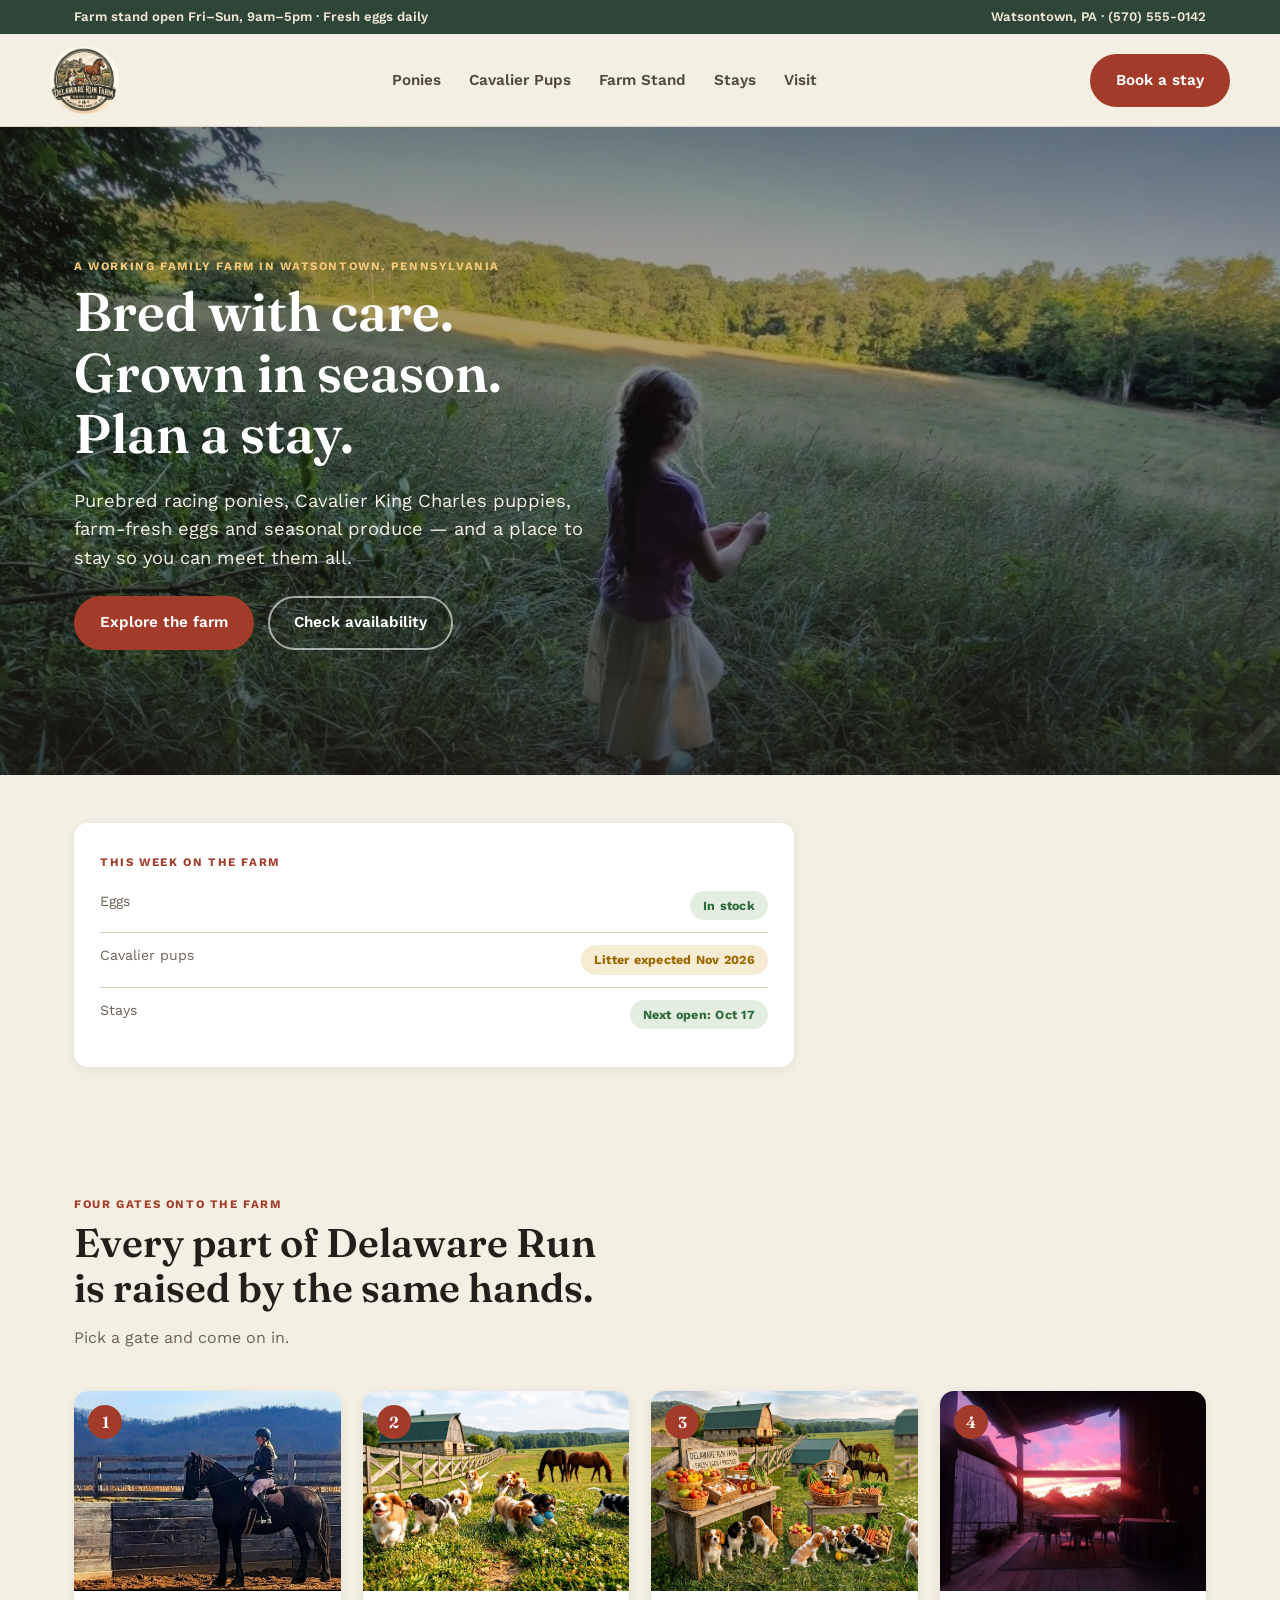
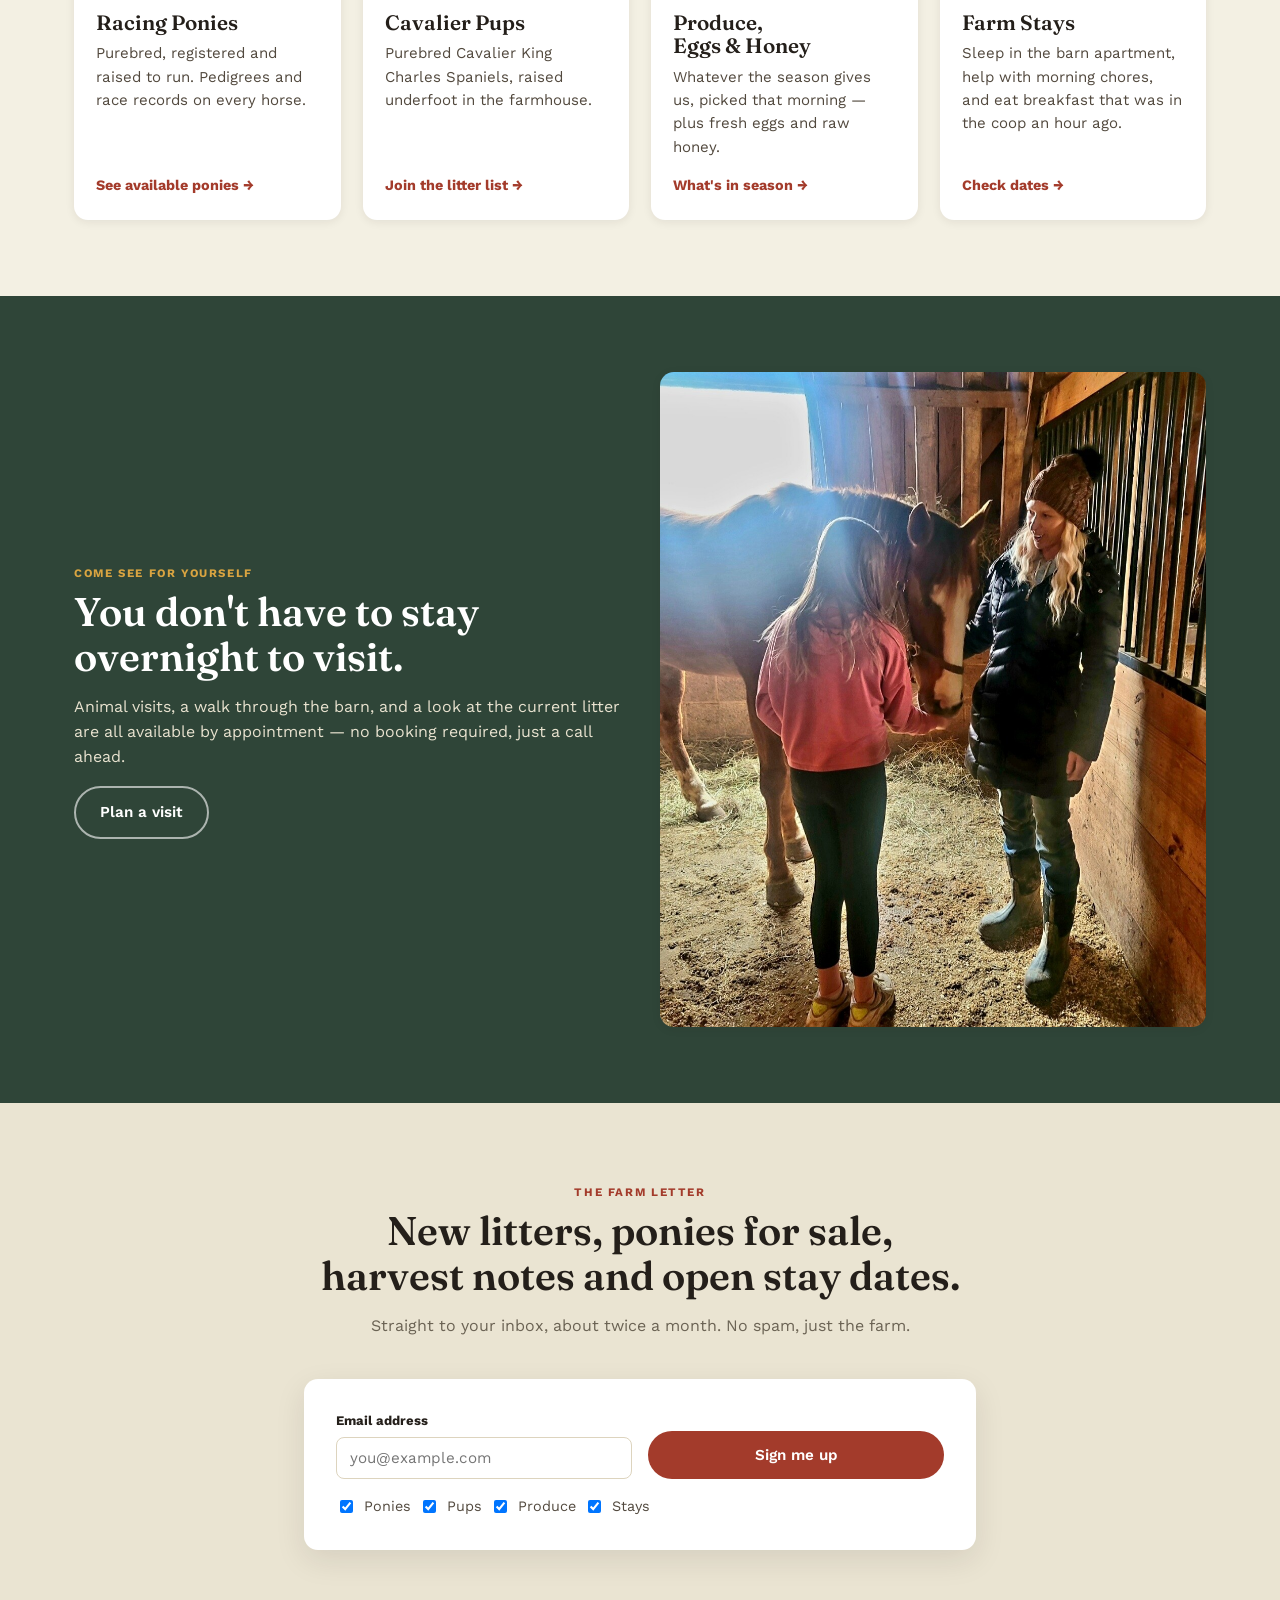
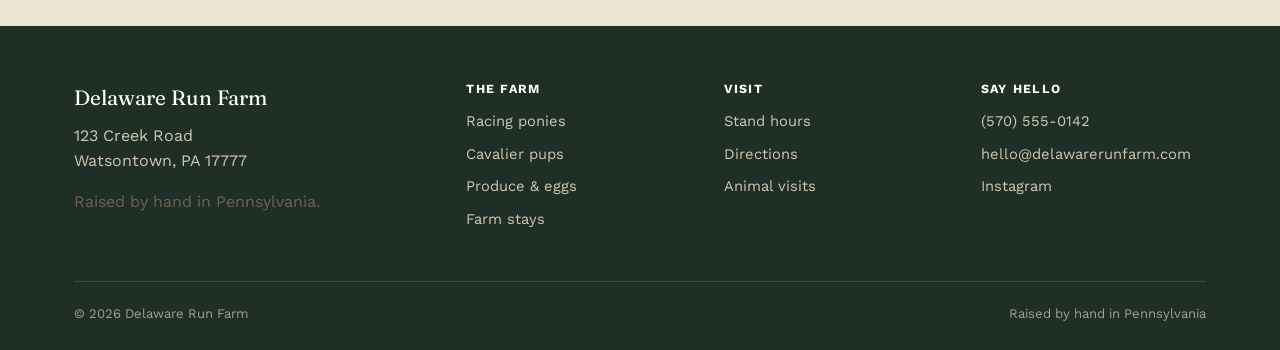
==== commit fa950cba: "Replace placeholder logo with the real Delaware Run Farm badge mark Cropped and circularly masked (t" ====
--- a/index.html
+++ b/index.html
@@ -5,7 +5,7 @@
 <meta name="viewport" content="width=device-width, initial-scale=1" />
 <title>Delaware Run Farm — Racing Ponies, Cavalier Pups, Farm Stays in Watsontown, PA</title>
 <meta name="description" content="A working family farm in Watsontown, Pennsylvania — purebred racing ponies, Cavalier King Charles puppies, farm-fresh eggs and seasonal produce, and a barn apartment stay where you can meet them all." />
-<link rel="icon" type="image/svg+xml" href="assets/favicon.svg" />
+<link rel="icon" type="image/png" href="assets/favicon.png" />
 <link rel="preconnect" href="https://fonts.googleapis.com">
 <link rel="preconnect" href="https://fonts.gstatic.com" crossorigin>
 <link href="https://fonts.googleapis.com/css2?family=Fraunces:ital,wght@0,500;0,600;0,700;1,500&family=Work+Sans:wght@400;500;600;700&display=swap" rel="stylesheet">
@@ -23,7 +23,7 @@
 
 <header class="site-header">
   <div class="container header-row">
-    <a class="brand" href="index.html"><img src="assets/logo.svg" alt="Delaware Run Farm" /></a>
+    <a class="brand" href="index.html"><img src="assets/logo-mark.png" alt="Delaware Run Farm" /></a>
     <nav>
       <ul class="nav-links">
         <li><a href="ponies.html">Ponies</a></li>
--- a/css/style.css
+++ b/css/style.css
@@ -126,7 +126,8 @@
   padding: 12px 0;
 }
 .brand { display: flex; align-items: center; }
-.brand img { height: 44px; width: auto; }
+.brand img { height: 68px; width: auto; }
+@media (max-width: 560px) { .brand img { height: 52px; } }
 .nav-links {
   display: flex;
   align-items: center;
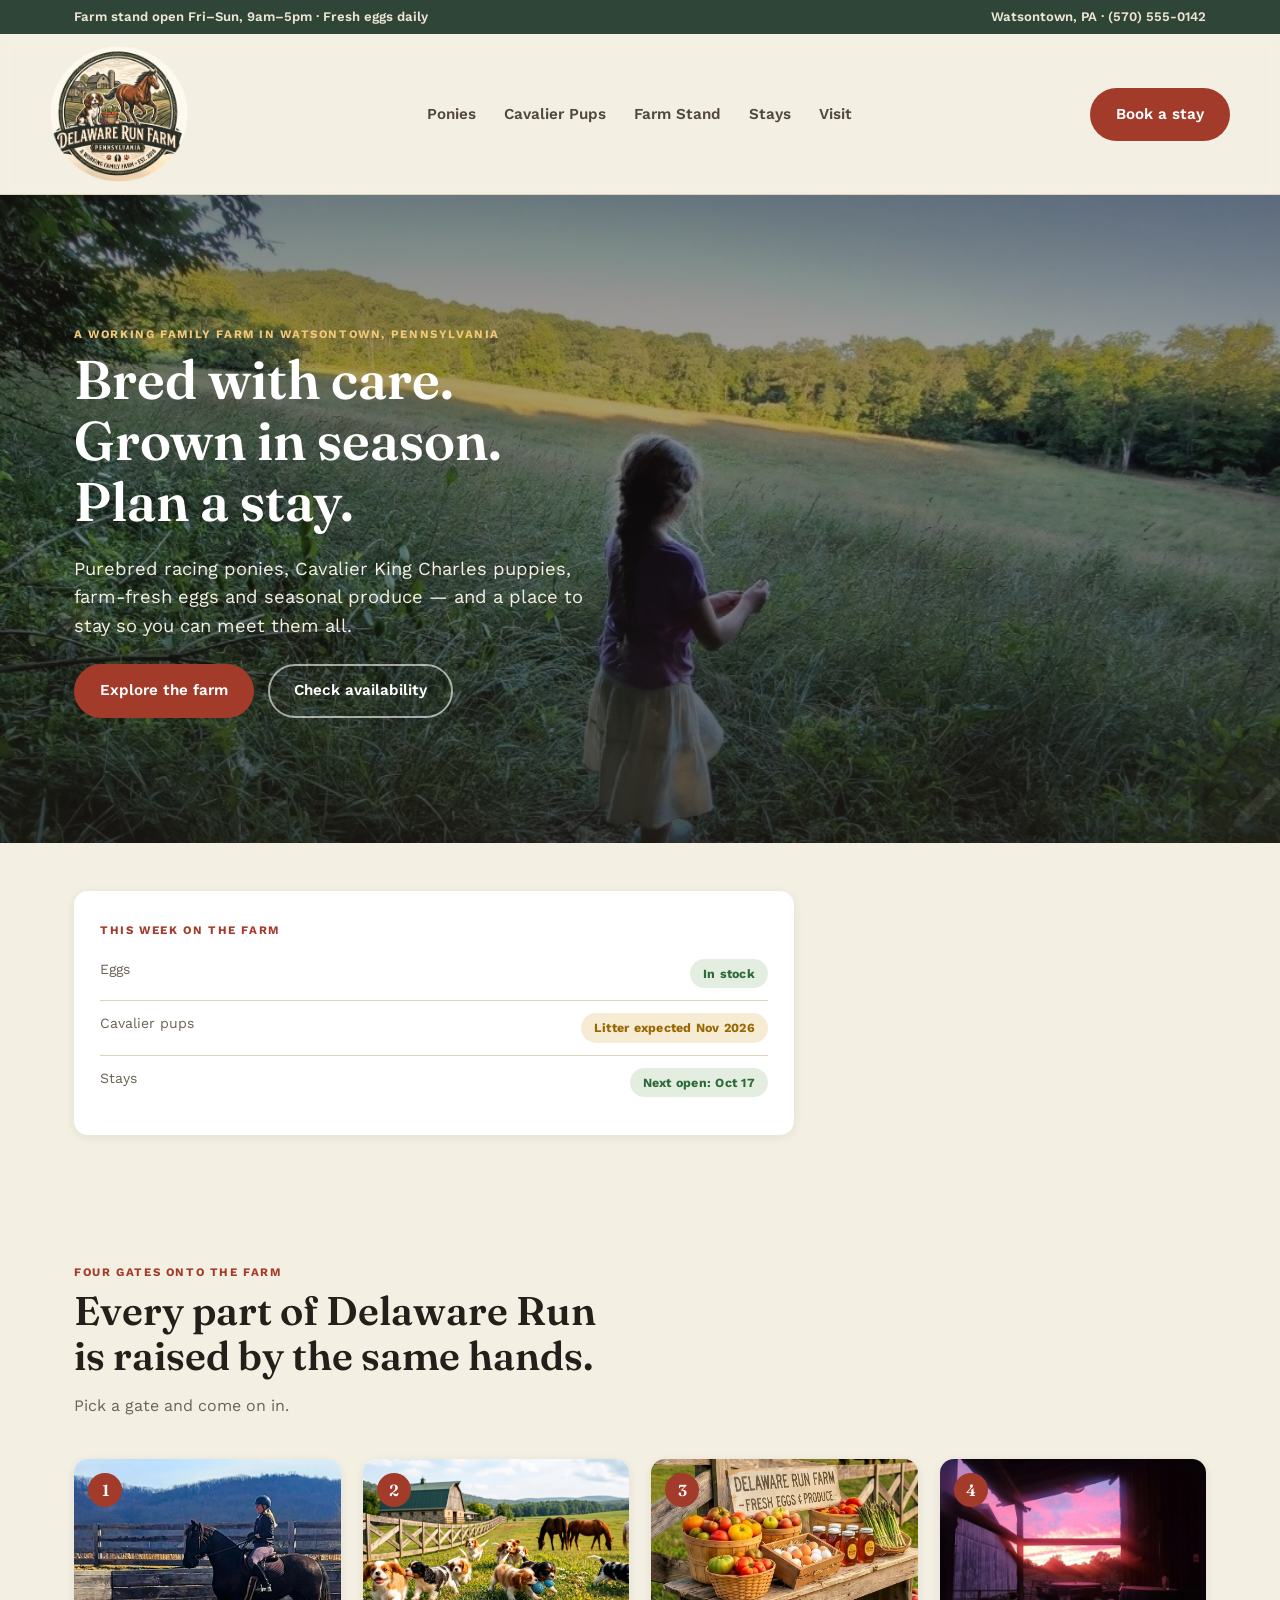
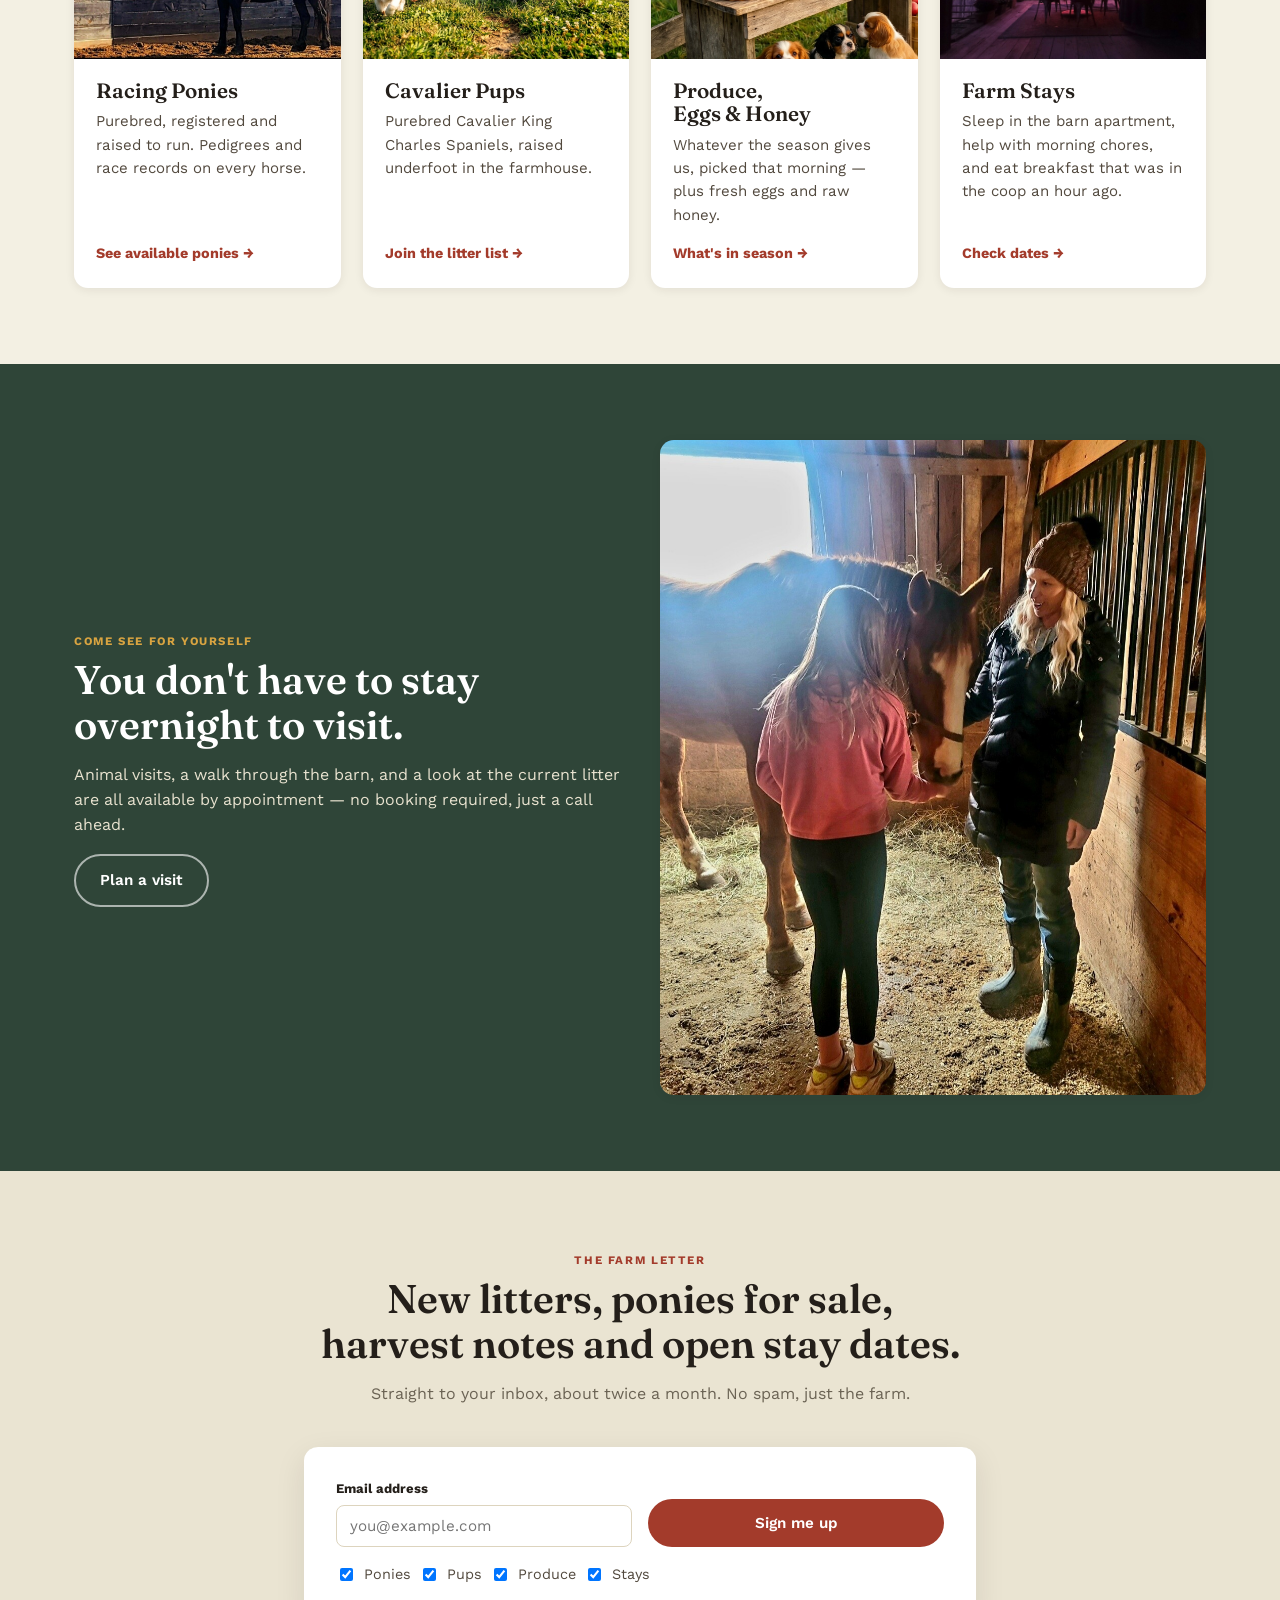
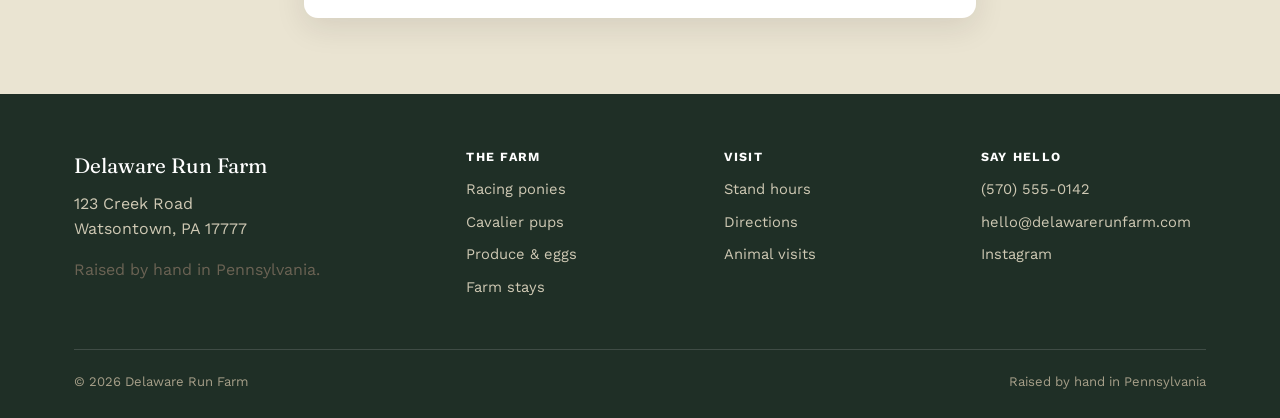
==== commit 2bd1b6bd: "Replace multi-barn collage crop with a single clean panel The Produce/Eggs/Honey card (and farm-stan" ====
--- a/index.html
+++ b/index.html
@@ -104,7 +104,7 @@
           </div>
         </a>
         <a class="gate-card" href="farm-stand.html">
-          <div class="gate-photo" style="background-image:url('assets/photos/farmstand-staged-eggs-honey-produce.jpg'); background-position: left center;"><span class="gate-num">3</span></div>
+          <div class="gate-photo" style="background-image:url('assets/photos/farmstand-table-panel.jpg');"><span class="gate-num">3</span></div>
           <div class="gate-body">
             <h3>Produce, Eggs &amp; Honey</h3>
             <p>Whatever the season gives us, picked that morning — plus fresh eggs and raw honey.</p>
--- a/css/style.css
+++ b/css/style.css
@@ -126,8 +126,8 @@
   padding: 12px 0;
 }
 .brand { display: flex; align-items: center; }
-.brand img { height: 68px; width: auto; }
-@media (max-width: 560px) { .brand img { height: 52px; } }
+.brand img { height: 136px; width: auto; }
+@media (max-width: 560px) { .brand img { height: 92px; } }
 .nav-links {
   display: flex;
   align-items: center;
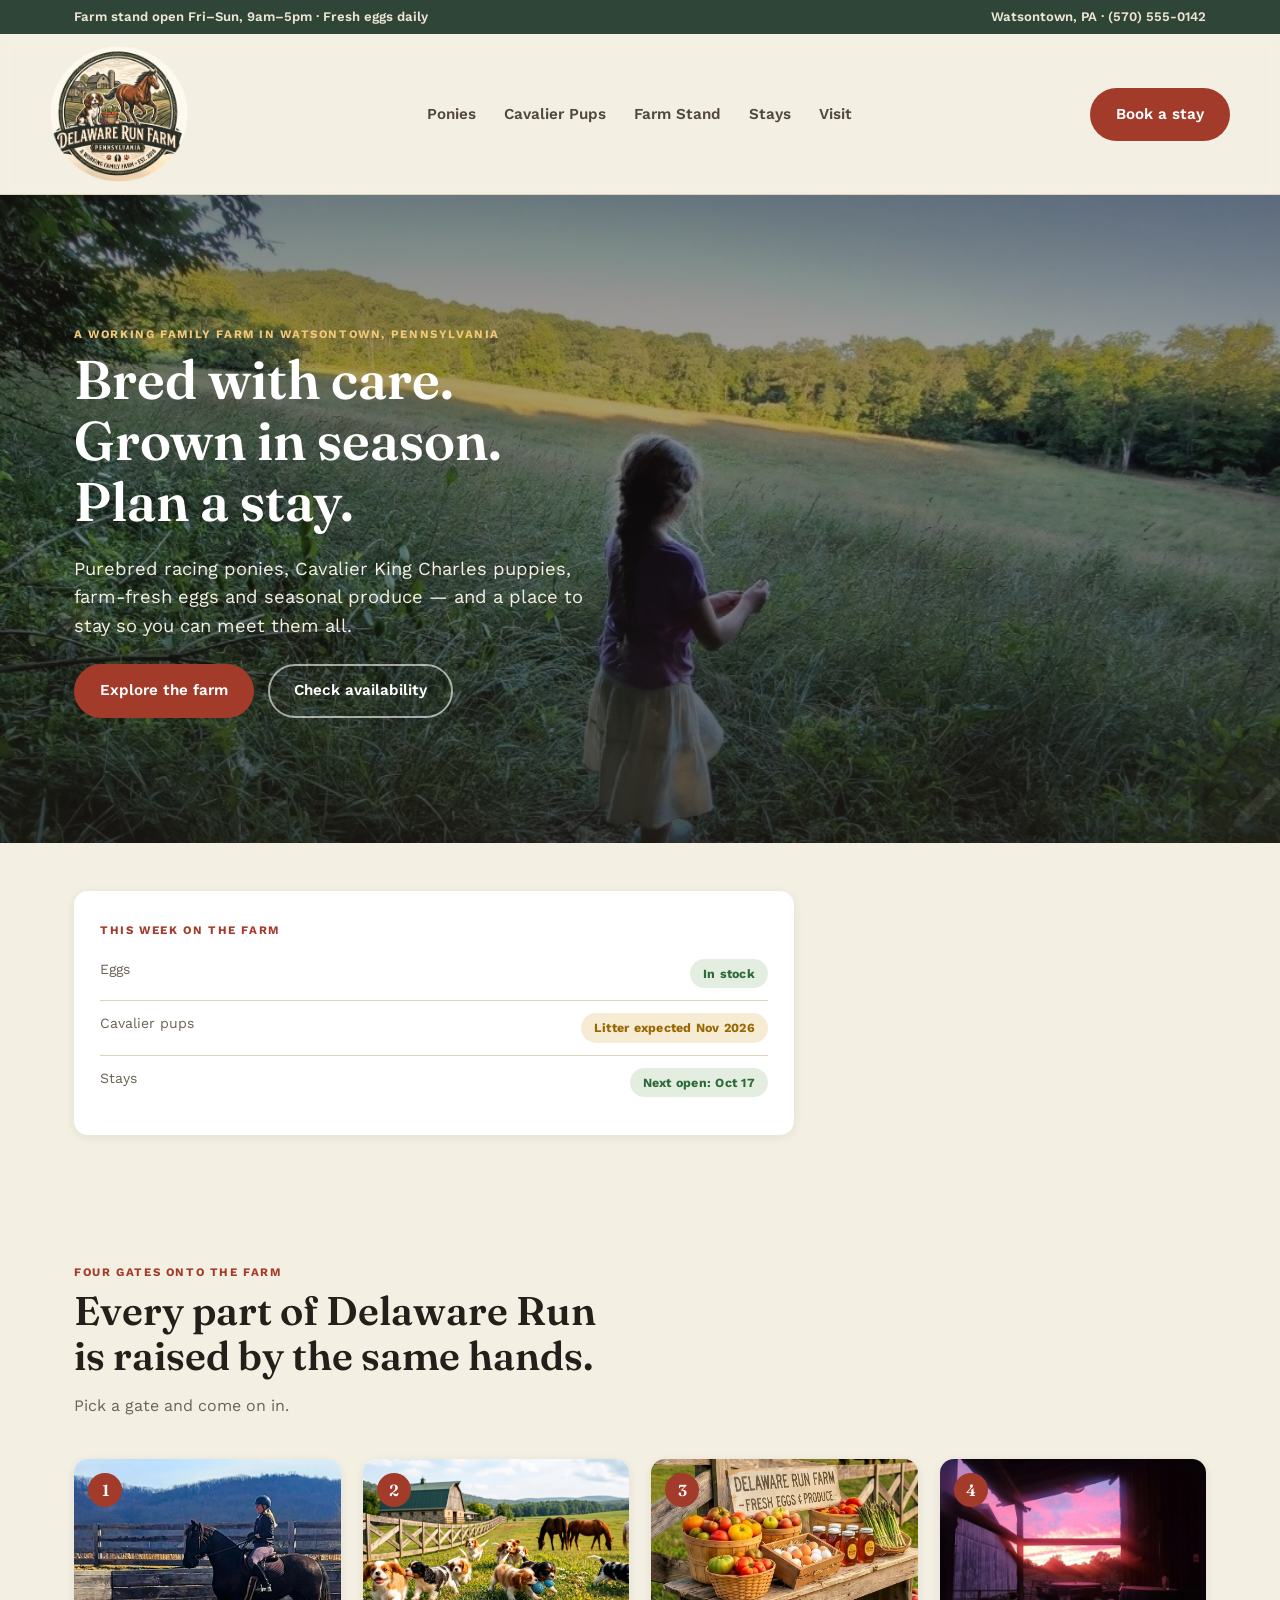
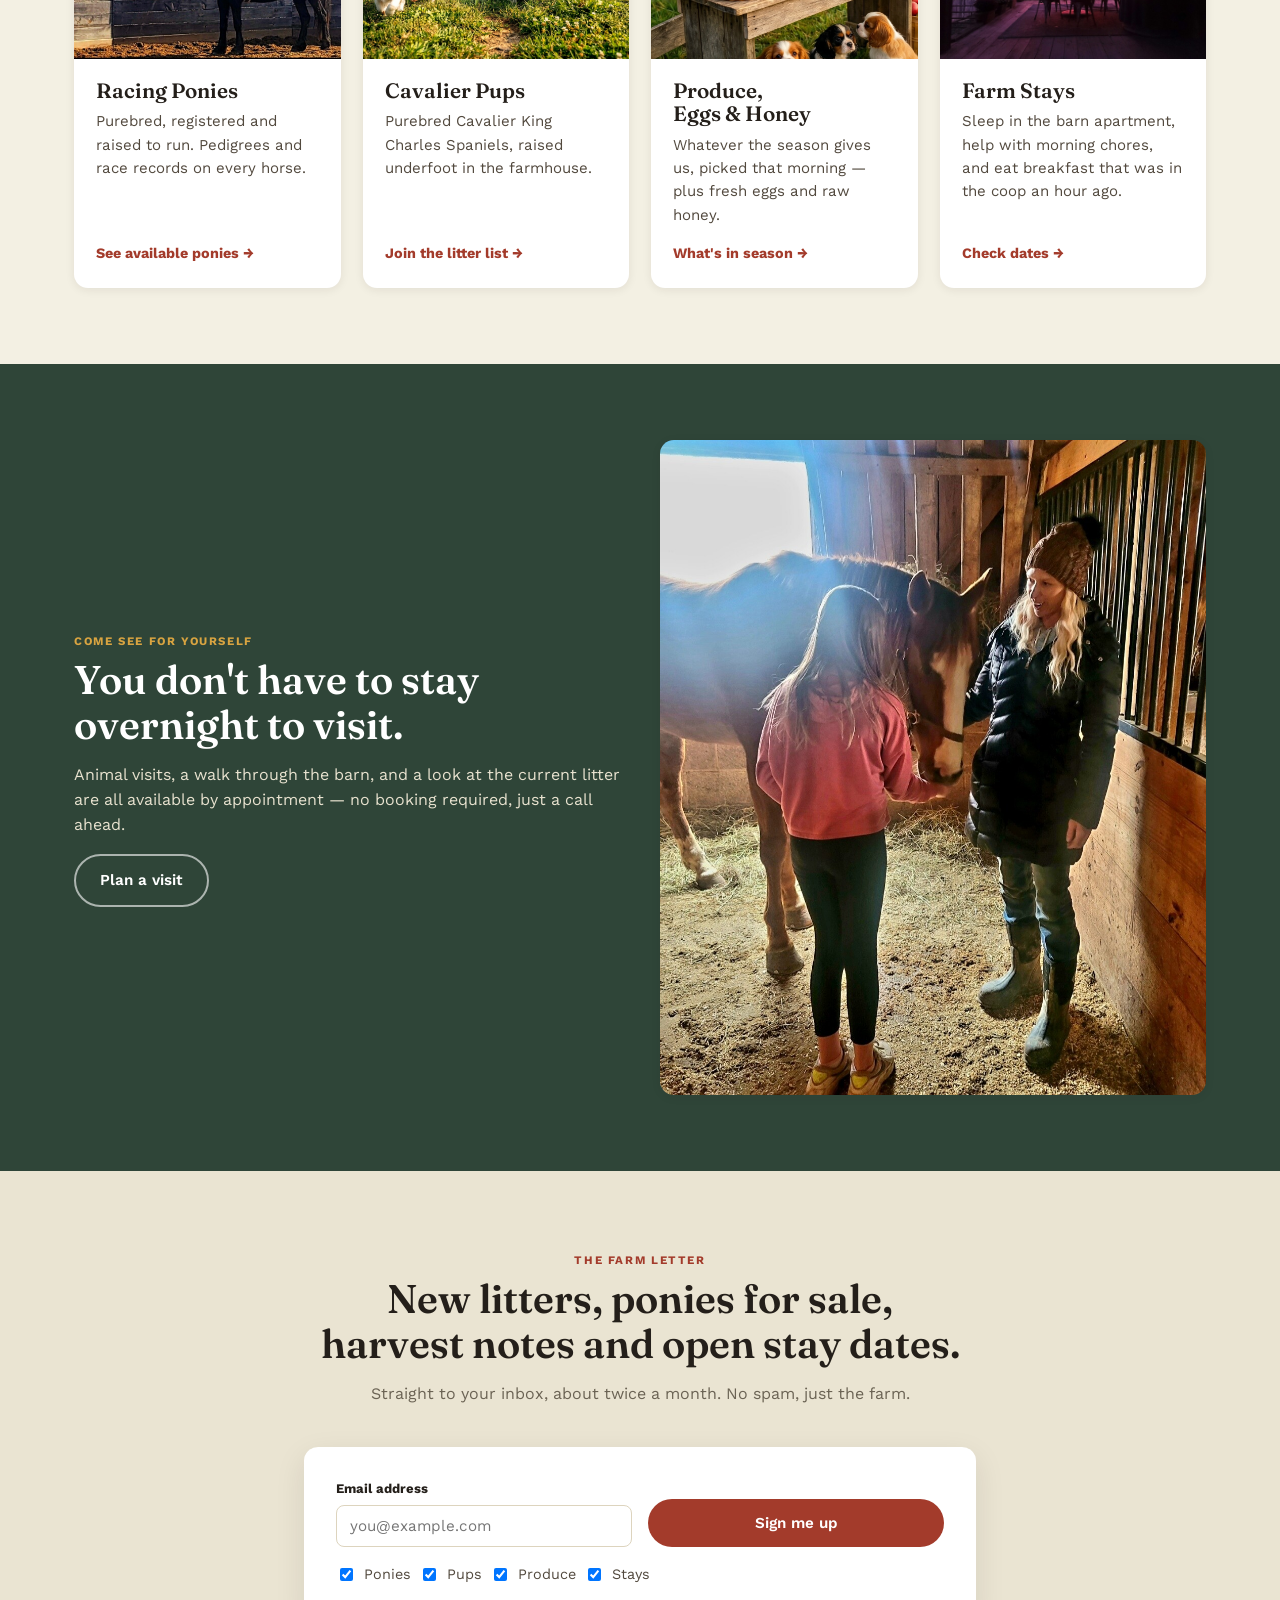
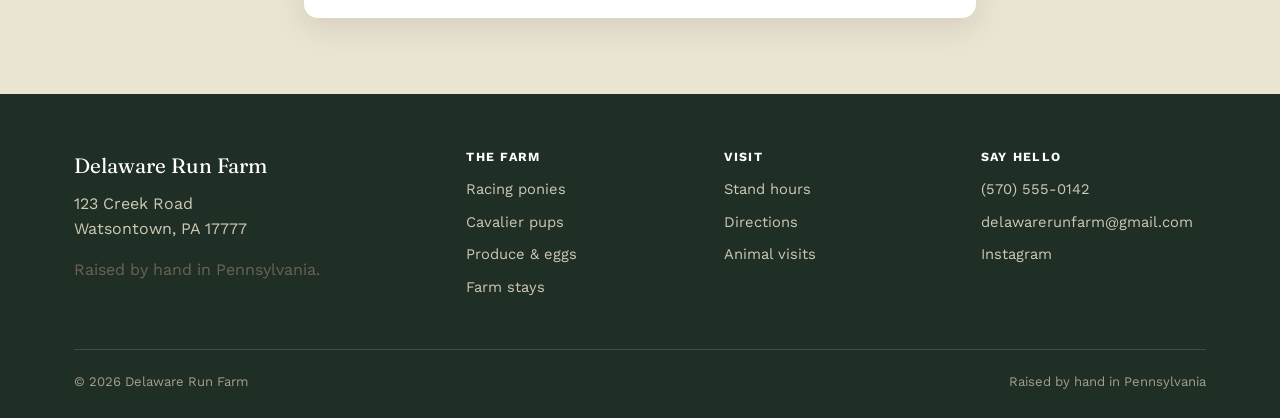
==== commit d482041f: "Update contact email to delawarerunfarm@gmail.com everywhere Co-Authored-By: Claude Sonnet 5 <norepl" ====
--- a/index.html
+++ b/index.html
@@ -64,15 +64,15 @@
         <p class="eyebrow">This week on the farm</p>
         <div class="info-row">
           <span class="label">Eggs</span>
-          <span class="value"><span class="pill pill-ok">In stock</span></span>
+          <span class="value"><span class="pill pill-ok" data-status="eggs_status">In stock</span></span>
         </div>
         <div class="info-row">
           <span class="label">Cavalier pups</span>
-          <span class="value"><span class="pill pill-warn">Litter expected Nov 2026</span></span>
+          <span class="value"><span class="pill pill-warn" data-status="pups_status">Litter expected Nov 2026</span></span>
         </div>
         <div class="info-row">
           <span class="label">Stays</span>
-          <span class="value"><span class="pill pill-ok">Next open: Oct 17</span></span>
+          <span class="value"><span class="pill pill-ok" data-status="stays_next_open">Next open: Oct 17</span></span>
         </div>
       </div>
     </div>
@@ -189,7 +189,7 @@
       <div class="footer-col">
         <h4>Say Hello</h4>
         <a href="tel:5705550142">(570) 555-0142</a>
-        <a href="mailto:hello@delawarerunfarm.com">hello@delawarerunfarm.com</a>
+        <a href="mailto:delawarerunfarm@gmail.com">delawarerunfarm@gmail.com</a>
         <a href="https://instagram.com" target="_blank" rel="noreferrer">Instagram</a>
       </div>
     </div>
@@ -201,5 +201,6 @@
 </footer>
 
 <script src="js/main.js"></script>
+<script type="module" src="js/page-home.js"></script>
 </body>
 </html>
--- a/css/style.css
+++ b/css/style.css
@@ -35,6 +35,8 @@
 * { box-sizing: border-box; }
 html { scroll-behavior: smooth; }
 
+html, body { max-width: 100%; overflow-x: hidden; }
+
 body {
   margin: 0;
   font-family: var(--sans);
@@ -65,6 +67,7 @@
   margin: 0 auto;
   padding: 0 24px;
 }
+@media (max-width: 480px) { .container { padding: 0 16px; } }
 
 .eyebrow {
   display: inline-block;
@@ -125,9 +128,9 @@
   gap: 16px;
   padding: 12px 0;
 }
-.brand { display: flex; align-items: center; }
-.brand img { height: 136px; width: auto; }
-@media (max-width: 560px) { .brand img { height: 92px; } }
+.brand { display: flex; align-items: center; min-width: 0; }
+.brand img { height: 136px; width: auto; max-width: 100%; }
+@media (max-width: 560px) { .brand img { height: 68px; } }
 .nav-links {
   display: flex;
   align-items: center;
@@ -152,22 +155,26 @@
 
 @media (max-width: 880px) {
   .nav-links {
-    position: fixed;
-    inset: 72px 0 0 0;
+    display: none;
+    position: absolute;
+    top: 100%;
+    left: 0;
+    right: 0;
     background: var(--paper);
     flex-direction: column;
     align-items: flex-start;
     padding: 24px 24px 32px;
     gap: 4px;
-    transform: translateY(-110%);
-    transition: transform 0.25s ease;
+    max-height: calc(100vh - 100%);
     overflow-y: auto;
     border-bottom: 1px solid var(--line);
+    z-index: 60;
   }
-  .nav-links.open { transform: translateY(0); }
+  .nav-links.open { display: flex; }
   .nav-links a { display: block; width: 100%; padding: 12px 0; border-bottom: 1px solid var(--line); }
   .nav-toggle { display: block; }
-  .header-cta .btn-primary { padding: 10px 16px; font-size: 0.85rem; }
+  .header-cta { gap: 10px; }
+  .header-cta .btn-primary { padding: 9px 14px; font-size: 0.82rem; }
 }
 
 /* ===== Top banner ===== */
